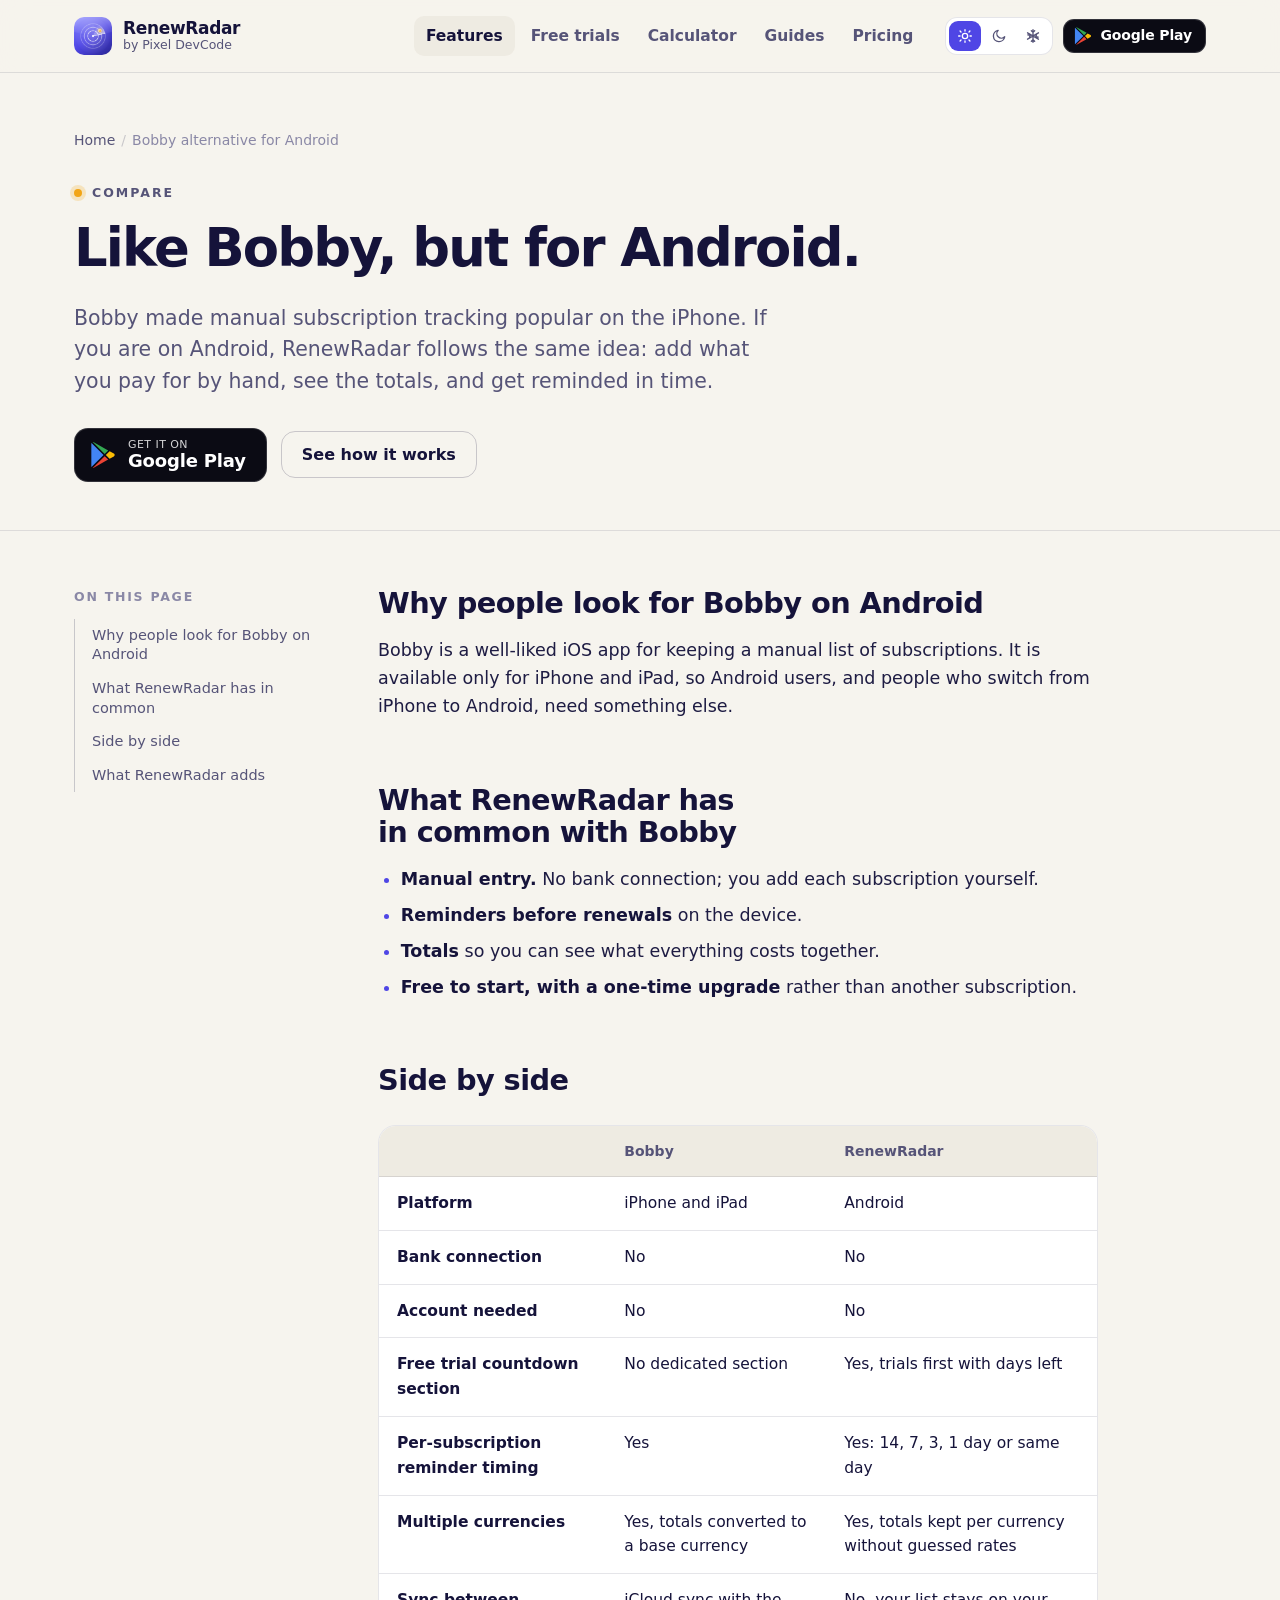
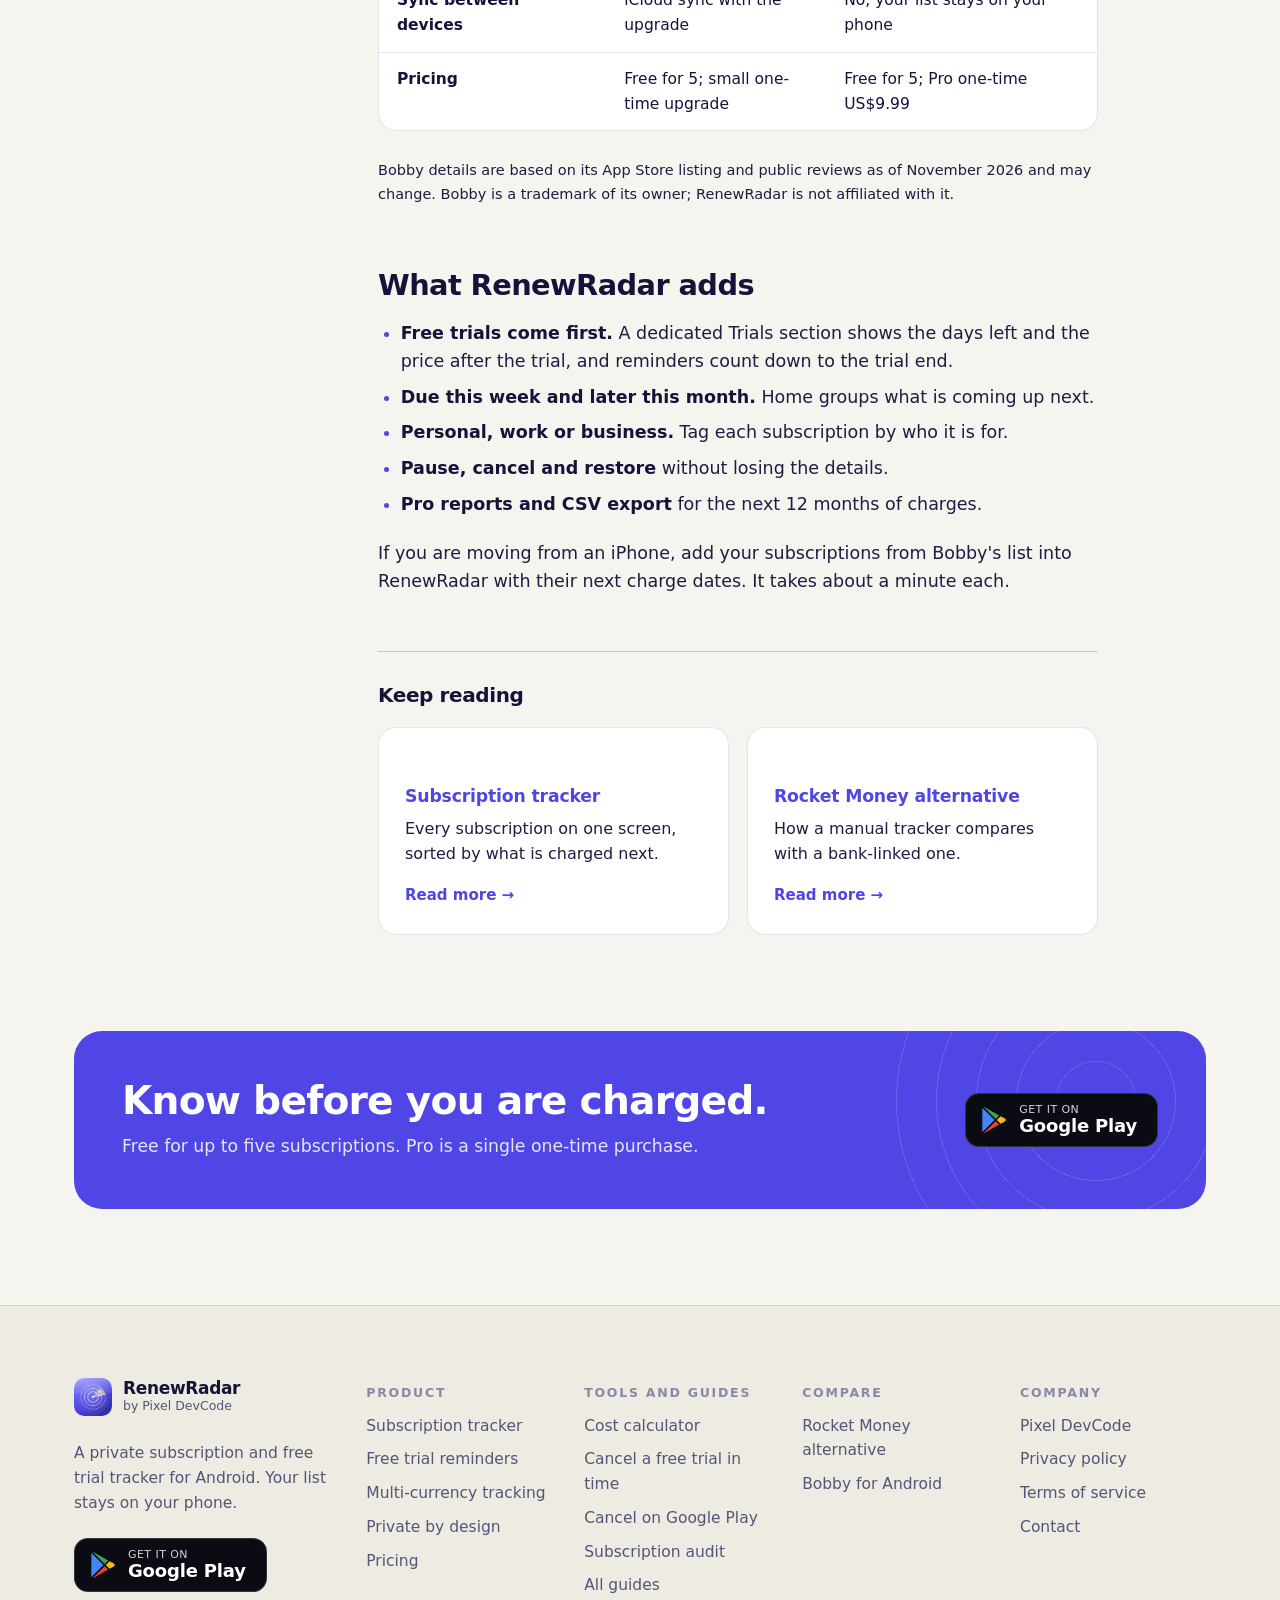
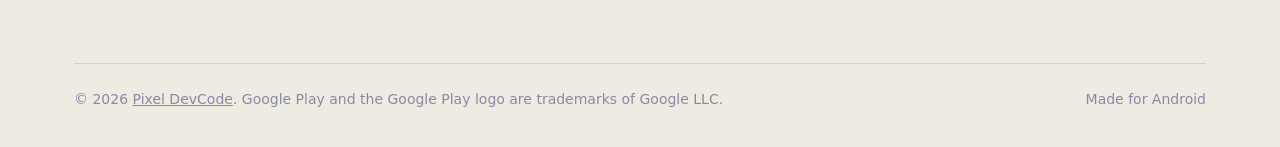
==== bobby-alternative-android/index.html @ 65f8c839 "Redesign the site and add feature pages, guides, calculator and comparisons Pages are generated from" ====
<!doctype html>
<html lang="en">
<head>
  <meta charset="utf-8">
  <meta name="viewport" content="width=device-width, initial-scale=1">
  <title>Bobby Alternative for Android: Manual Subscription Tracker | RenewRadar</title>
  <meta name="description" content="Bobby is a popular manual subscription tracker for iPhone. RenewRadar brings the same simple, private approach to Android, with free trial countdowns and multi-currency support.">
  <link rel="canonical" href="https://renewradar.pixeldevcode.com/bobby-alternative-android/">
  <meta name="theme-color" content="#f6f4ee" media="(prefers-color-scheme: light)">
  <meta name="theme-color" content="#0c0b1d" media="(prefers-color-scheme: dark)">
  <meta property="og:type" content="website">
  <meta property="og:site_name" content="RenewRadar">
  <meta property="og:locale" content="en_US">
  <meta property="og:title" content="Bobby Alternative for Android: Manual Subscription Tracker | RenewRadar">
  <meta property="og:description" content="Bobby is a popular manual subscription tracker for iPhone. RenewRadar brings the same simple, private approach to Android, with free trial countdowns and multi-currency support.">
  <meta property="og:url" content="https://renewradar.pixeldevcode.com/bobby-alternative-android/">
  <meta property="og:image" content="https://renewradar.pixeldevcode.com/og-banner.png">
  <meta property="og:image:width" content="1200">
  <meta property="og:image:height" content="630">
  <meta property="og:image:alt" content="RenewRadar by Pixel DevCode. Know before you are charged.">
  <meta name="twitter:card" content="summary_large_image">
  <meta name="twitter:title" content="Bobby Alternative for Android: Manual Subscription Tracker | RenewRadar">
  <meta name="twitter:description" content="Bobby is a popular manual subscription tracker for iPhone. RenewRadar brings the same simple, private approach to Android, with free trial countdowns and multi-currency support.">
  <meta name="twitter:image" content="https://renewradar.pixeldevcode.com/og-banner.png">
  <link rel="icon" href="/assets/img/icon.png">
  <link rel="apple-touch-icon" href="/assets/img/icon.png">
  <link rel="preload" href="/assets/fonts/unbounded.woff2" as="font" type="font/woff2" crossorigin>
  <link rel="preload" href="/assets/fonts/instrument-sans.woff2" as="font" type="font/woff2" crossorigin>
  <script>document.documentElement.className="js";try{var t=localStorage.getItem("rr-theme");if(t==="light"||t==="dark"||t==="festive")document.documentElement.setAttribute("data-theme",t)}catch(e){}</script>
  <link rel="stylesheet" href="/assets/site.css?v=cd66c3f4">
  <script type="application/ld+json">{"@context":"https://schema.org","@type":"BreadcrumbList","itemListElement":[{"@type":"ListItem","position":1,"name":"Home","item":"https://renewradar.pixeldevcode.com/"},{"@type":"ListItem","position":2,"name":"Bobby alternative for Android","item":"https://renewradar.pixeldevcode.com/bobby-alternative-android/"}]}</script>
</head>
<body>
  <a class="skip" href="#main">Skip to content</a>
  <header class="top"><div class="wrap bar">
    <a class="lockup" href="/" aria-label="RenewRadar, home"><img src="/assets/img/icon.png" alt="" width="38" height="38"><span><b>RenewRadar</b><small>by Pixel DevCode</small></span></a>
    <nav class="nav" id="site-nav" aria-label="Main"><a href="/subscription-tracker/" aria-current="page">Features</a><a href="/free-trial-reminder/">Free trials</a><a href="/subscription-cost-calculator/">Calculator</a><a href="/guides/">Guides</a><a href="/#pricing">Pricing</a></nav>
    <div class="bar-end">
      <div class="modes" role="group" aria-label="Color mode"><button type="button" data-mode="light" aria-pressed="false" aria-label="Light mode" title="Light mode"><svg viewBox="0 0 24 24" aria-hidden="true"><circle cx="12" cy="12" r="4"/><path d="M12 2.5v2M12 19.5v2M4.6 4.6L6 6M18 18l1.4 1.4M2.5 12h2M19.5 12h2M4.6 19.4L6 18M18 6l1.4-1.4"/></svg></button><button type="button" data-mode="dark" aria-pressed="false" aria-label="Dark mode" title="Dark mode"><svg viewBox="0 0 24 24" aria-hidden="true"><path d="M20.5 13.2A8.5 8.5 0 1 1 10.8 3.5a6.6 6.6 0 0 0 9.7 9.7z"/></svg></button><button type="button" data-mode="festive" aria-pressed="false" aria-label="Christmas mode" title="Christmas mode"><svg viewBox="0 0 24 24" aria-hidden="true"><path d="M12 2.5v19M3.8 7.2l16.4 9.6M3.8 16.8l16.4-9.6M9.5 4l2.5 2.5L14.5 4M9.5 20l2.5-2.5 2.5 2.5M4.2 10.3l3.4.9-.9 3.4M19.8 13.7l-3.4-.9.9-3.4"/></svg></button></div>
      <a class="play play-sm" href="https://play.google.com/store/apps/details?id=com.pixeldevcode.renewradar"><svg viewBox="0 0 24 24" aria-hidden="true"><path fill="#4285F4" d="M1.337.924a1.486 1.486 0 0 0-.112.568v21.017c0 .217.045.419.124.6l11.155-11.087L1.337.924z"/><path fill="#34A853" d="M13.544 10.989l3.258-3.238L3.45.195a1.466 1.466 0 0 0-.946-.179l11.04 10.973z"/><path fill="#FBBC04" d="M22.018 13.298l-3.919 2.218-3.515-3.493 3.543-3.521 3.891 2.202a1.49 1.49 0 0 1 0 2.594z"/><path fill="#EA4335" d="M13.544 13.056l-11 10.933c.298.036.612-.016.906-.183l13.324-7.54-3.23-3.21z"/></svg><span><b>Google Play</b></span></a>
      <button class="menu-btn" type="button" aria-label="Menu" aria-expanded="false" aria-controls="site-nav"><span></span><span></span><span></span></button>
    </div>
  </div></header>
  <main id="main">

<header class="page-hero"><div class="wrap">
    <ol class="crumbs"><li><a href="/">Home</a></li><li><span aria-current="page">Bobby alternative for Android</span></li></ol>
    <p class="tag">Compare</p>
    <h1>Like Bobby, but for Android.</h1>
    <p class="lede">Bobby made manual subscription tracking popular on the iPhone. If you are on Android, RenewRadar follows the same idea: add what you pay for by hand, see the totals, and get reminded in time.</p>
    <div class="hero-cta"><a class="play" href="https://play.google.com/store/apps/details?id=com.pixeldevcode.renewradar"><svg viewBox="0 0 24 24" aria-hidden="true"><path fill="#4285F4" d="M1.337.924a1.486 1.486 0 0 0-.112.568v21.017c0 .217.045.419.124.6l11.155-11.087L1.337.924z"/><path fill="#34A853" d="M13.544 10.989l3.258-3.238L3.45.195a1.466 1.466 0 0 0-.946-.179l11.04 10.973z"/><path fill="#FBBC04" d="M22.018 13.298l-3.919 2.218-3.515-3.493 3.543-3.521 3.891 2.202a1.49 1.49 0 0 1 0 2.594z"/><path fill="#EA4335" d="M13.544 13.056l-11 10.933c.298.036.612-.016.906-.183l13.324-7.54-3.23-3.21z"/></svg><span><small>Get it on</small><b>Google Play</b></span></a><a class="btn btn-ghost" href="/#how">See how it works</a></div>
    
  </div></header>
<div class="wrap article"><nav class="toc" aria-label="On this page"><p>On this page</p><ol><li><a href="#why">Why people look for Bobby on Android</a></li><li><a href="#same">What RenewRadar has in common</a></li><li><a href="#table">Side by side</a></li><li><a href="#extra">What RenewRadar adds</a></li></ol></nav><div class="prose">
<h2 id="why">Why people look for Bobby on Android</h2>
<p>Bobby is a well-liked iOS app for keeping a manual list of subscriptions. It is available only for iPhone and iPad, so Android users, and people who switch from iPhone to Android, need something else.</p>

<h2 id="same">What RenewRadar has in common with Bobby</h2>
<ul>
  <li><strong>Manual entry.</strong> No bank connection; you add each subscription yourself.</li>
  <li><strong>Reminders before renewals</strong> on the device.</li>
  <li><strong>Totals</strong> so you can see what everything costs together.</li>
  <li><strong>Free to start, with a one-time upgrade</strong> rather than another subscription.</li>
</ul>

<h2 id="table">Side by side</h2>
<div class="table-wrap"><table>
  <thead><tr><th></th><th>Bobby</th><th>RenewRadar</th></tr></thead>
  <tbody>
    <tr><td>Platform</td><td>iPhone and iPad</td><td>Android</td></tr>
    <tr><td>Bank connection</td><td>No</td><td>No</td></tr>
    <tr><td>Account needed</td><td>No</td><td>No</td></tr>
    <tr><td>Free trial countdown section</td><td>No dedicated section</td><td>Yes, trials first with days left</td></tr>
    <tr><td>Per-subscription reminder timing</td><td>Yes</td><td>Yes: 14, 7, 3, 1 day or same day</td></tr>
    <tr><td>Multiple currencies</td><td>Yes, totals converted to a base currency</td><td>Yes, totals kept per currency without guessed rates</td></tr>
    <tr><td>Sync between devices</td><td>iCloud sync with the upgrade</td><td>No, your list stays on your phone</td></tr>
    <tr><td>Pricing</td><td>Free for 5; small one-time upgrade</td><td>Free for 5; Pro one-time US$9.99</td></tr>
  </tbody>
</table></div>
<p class="fine">Bobby details are based on its App Store listing and public reviews as of November 2026 and may change. Bobby is a trademark of its owner; RenewRadar is not affiliated with it.</p>

<h2 id="extra">What RenewRadar adds</h2>
<ul>
  <li><strong>Free trials come first.</strong> A dedicated Trials section shows the days left and the price after the trial, and reminders count down to the trial end.</li>
  <li><strong>Due this week and later this month.</strong> Home groups what is coming up next.</li>
  <li><strong>Personal, work or business.</strong> Tag each subscription by who it is for.</li>
  <li><strong>Pause, cancel and restore</strong> without losing the details.</li>
  <li><strong>Pro reports and CSV export</strong> for the next 12 months of charges.</li>
</ul>
<p>If you are moving from an iPhone, add your subscriptions from Bobby's list into RenewRadar with their next charge dates. It takes about a minute each.</p>
<aside class="related"><h2>Keep reading</h2><div class="grid-2"><a class="card" href="/subscription-tracker/"><h3>Subscription tracker</h3><p>Every subscription on one screen, sorted by what is charged next.</p><span class="go">Read more &rarr;</span></a><a class="card" href="/rocket-money-alternative/"><h3>Rocket Money alternative</h3><p>How a manual tracker compares with a bank-linked one.</p><span class="go">Read more &rarr;</span></a></div></aside></div></div>
<section class="cta-band"><div class="wrap"><div class="cta-box reveal">
    <div><h2>Know before you are charged.</h2><p>Free for up to five subscriptions. Pro is a single one-time purchase.</p></div>
    <a class="play" href="https://play.google.com/store/apps/details?id=com.pixeldevcode.renewradar"><svg viewBox="0 0 24 24" aria-hidden="true"><path fill="#4285F4" d="M1.337.924a1.486 1.486 0 0 0-.112.568v21.017c0 .217.045.419.124.6l11.155-11.087L1.337.924z"/><path fill="#34A853" d="M13.544 10.989l3.258-3.238L3.45.195a1.466 1.466 0 0 0-.946-.179l11.04 10.973z"/><path fill="#FBBC04" d="M22.018 13.298l-3.919 2.218-3.515-3.493 3.543-3.521 3.891 2.202a1.49 1.49 0 0 1 0 2.594z"/><path fill="#EA4335" d="M13.544 13.056l-11 10.933c.298.036.612-.016.906-.183l13.324-7.54-3.23-3.21z"/></svg><span><small>Get it on</small><b>Google Play</b></span></a>
  </div></div></section>

  </main>
  <footer class="foot"><div class="wrap">
    <div class="foot-grid">
      <div class="foot-brand">
        <a class="lockup" href="/" aria-label="RenewRadar, home"><img src="/assets/img/icon.png" alt="" width="38" height="38"><span><b>RenewRadar</b><small>by Pixel DevCode</small></span></a>
        <p>A private subscription and free trial tracker for Android. Your list stays on your phone.</p>
        <a class="play" href="https://play.google.com/store/apps/details?id=com.pixeldevcode.renewradar"><svg viewBox="0 0 24 24" aria-hidden="true"><path fill="#4285F4" d="M1.337.924a1.486 1.486 0 0 0-.112.568v21.017c0 .217.045.419.124.6l11.155-11.087L1.337.924z"/><path fill="#34A853" d="M13.544 10.989l3.258-3.238L3.45.195a1.466 1.466 0 0 0-.946-.179l11.04 10.973z"/><path fill="#FBBC04" d="M22.018 13.298l-3.919 2.218-3.515-3.493 3.543-3.521 3.891 2.202a1.49 1.49 0 0 1 0 2.594z"/><path fill="#EA4335" d="M13.544 13.056l-11 10.933c.298.036.612-.016.906-.183l13.324-7.54-3.23-3.21z"/></svg><span><small>Get it on</small><b>Google Play</b></span></a>
      </div>
      <div><h2>Product</h2><ul><li><a href="/subscription-tracker/">Subscription tracker</a></li><li><a href="/free-trial-reminder/">Free trial reminders</a></li><li><a href="/multi-currency-subscription-tracker/">Multi-currency tracking</a></li><li><a href="/private-subscription-tracker/">Private by design</a></li><li><a href="/#pricing">Pricing</a></li></ul></div>
      <div><h2>Tools and guides</h2><ul><li><a href="/subscription-cost-calculator/">Cost calculator</a></li><li><a href="/guides/cancel-free-trial-before-charged/">Cancel a free trial in time</a></li><li><a href="/guides/cancel-google-play-subscription/">Cancel on Google Play</a></li><li><a href="/guides/subscription-audit/">Subscription audit</a></li><li><a href="/guides/">All guides</a></li></ul></div>
      <div><h2>Compare</h2><ul><li><a href="/rocket-money-alternative/">Rocket Money alternative</a></li><li><a href="/bobby-alternative-android/">Bobby for Android</a></li></ul></div>
      <div><h2>Company</h2><ul><li><a href="https://pixeldevcode.com">Pixel DevCode</a></li><li><a href="/privacy.html">Privacy policy</a></li><li><a href="/terms.html">Terms of service</a></li><li><a href="mailto:renewradar@pixeldevcode.com">Contact</a></li></ul></div>
    </div>
    <div class="foot-base"><span>&copy; 2026 <a href="https://pixeldevcode.com">Pixel DevCode</a>. Google Play and the Google Play logo are trademarks of Google LLC.</span><span>Made for Android</span></div>
  </div></footer>
  <script src="/assets/site.js?v=897763dd" defer></script>

</body>
</html>
---- assets/site.css ----
/* RenewRadar site. Three modes: light (default), dark, festive. */

@font-face {
  font-family: 'Unbounded';
  src: url('fonts/unbounded.woff2') format('woff2');
  font-weight: 200 900;
  font-display: swap;
}

@font-face {
  font-family: 'Instrument Sans';
  src: url('fonts/instrument-sans.woff2') format('woff2');
  font-weight: 400 700;
  font-stretch: 75% 100%;
  font-display: swap;
}

@font-face {
  font-family: 'Instrument Sans';
  src: url('fonts/instrument-sans-italic.woff2') format('woff2');
  font-weight: 400 700;
  font-style: italic;
  font-display: swap;
}

:root {
  color-scheme: light;
  --bg: #f6f4ee;
  --bg-2: #eeebe2;
  --surface: #ffffff;
  --ink: #15133a;
  --ink-2: #565478;
  --ink-3: #8a88a6;
  --line: rgba(21, 19, 58, 0.11);
  --line-2: rgba(21, 19, 58, 0.2);
  --brand: #4f46e5;
  --brand-2: #3730a3;
  --brand-soft: #e9e7ff;
  --on-brand: #ffffff;
  --blip: #f2a516;
  --blip-soft: #fff1d3;
  --ok: #157a3a;
  --scope: #1a1749;
  --scope-ink: #e9e7ff;
  --scope-line: rgba(233, 231, 255, 0.16);
  --shadow: 0 1px 2px rgba(21, 19, 58, 0.06), 0 18px 40px -28px rgba(21, 19, 58, 0.45);

  --display: 'Unbounded', 'Segoe UI', system-ui, sans-serif;
  --text: 'Instrument Sans', 'Segoe UI', system-ui, sans-serif;
  --r: 18px;
  --wrap: 1180px;
}

@media (prefers-color-scheme: dark) {
  :root:not([data-theme]) {
    color-scheme: dark;
    --bg: #0c0b1d;
    --bg-2: #121130;
    --surface: #17163a;
    --ink: #f2f1ff;
    --ink-2: #aeacd8;
    --ink-3: #7e7ca8;
    --line: rgba(242, 241, 255, 0.1);
    --line-2: rgba(242, 241, 255, 0.22);
    --brand: #8e88ff;
    --brand-2: #c7c4ff;
    --brand-soft: #24225c;
    --on-brand: #100e3a;
    --blip: #f6b73c;
    --blip-soft: #3a2c12;
    --ok: #57c47e;
    --scope: #12113a;
    --scope-ink: #e9e7ff;
    --scope-line: rgba(233, 231, 255, 0.14);
    --shadow: 0 1px 2px rgba(0, 0, 0, 0.3), 0 22px 44px -26px rgba(0, 0, 0, 0.8);
  }
}

:root[data-theme='dark'] {
  color-scheme: dark;
  --bg: #0c0b1d;
  --bg-2: #121130;
  --surface: #17163a;
  --ink: #f2f1ff;
  --ink-2: #aeacd8;
  --ink-3: #7e7ca8;
  --line: rgba(242, 241, 255, 0.1);
  --line-2: rgba(242, 241, 255, 0.22);
  --brand: #8e88ff;
  --brand-2: #c7c4ff;
  --brand-soft: #24225c;
  --on-brand: #100e3a;
  --blip: #f6b73c;
  --blip-soft: #3a2c12;
  --ok: #57c47e;
  --scope: #12113a;
  --scope-ink: #e9e7ff;
  --scope-line: rgba(233, 231, 255, 0.14);
  --shadow: 0 1px 2px rgba(0, 0, 0, 0.3), 0 22px 44px -26px rgba(0, 0, 0, 0.8);
}

:root[data-theme='festive'] {
  color-scheme: dark;
  --bg: #0d211b;
  --bg-2: #112a22;
  --surface: #16352b;
  --ink: #fbf5e8;
  --ink-2: #c8d8cb;
  --ink-3: #8fa99a;
  --line: rgba(251, 245, 232, 0.11);
  --line-2: rgba(251, 245, 232, 0.24);
  --brand: #e5484d;
  --brand-2: #ffb4b0;
  --brand-soft: #3b2125;
  --on-brand: #ffffff;
  --blip: #eec25b;
  --blip-soft: #3a3018;
  --ok: #7fd49a;
  --scope: #0a1914;
  --scope-ink: #fbf5e8;
  --scope-line: rgba(238, 194, 91, 0.2);
  --shadow: 0 1px 2px rgba(0, 0, 0, 0.3), 0 22px 44px -26px rgba(0, 0, 0, 0.85);
}

*,
*::before,
*::after {
  box-sizing: border-box;
}

html {
  -webkit-text-size-adjust: 100%;
  scroll-padding-top: 96px;
}

body {
  margin: 0;
  background: var(--bg);
  color: var(--ink);
  font-family: var(--text);
  font-size: 17.5px;
  line-height: 1.6;
  font-feature-settings: 'tnum' 0;
  -webkit-font-smoothing: antialiased;
  overflow-x: hidden;
  transition: background-color 0.35s ease, color 0.35s ease;
}

img,
svg {
  display: block;
  max-width: 100%;
}

img {
  height: auto;
}

a {
  color: inherit;
}

p {
  margin: 0 0 1em;
}

h1,
h2,
h3 {
  font-family: var(--display);
  font-weight: 600;
  letter-spacing: -0.02em;
  line-height: 1.12;
  margin: 0 0 0.5em;
  text-wrap: balance;
}

h1 {
  font-size: clamp(2.2rem, 5.4vw, 4.1rem);
  font-weight: 700;
  letter-spacing: -0.035em;
  line-height: 1.04;
}

h2 {
  font-size: clamp(1.6rem, 3.2vw, 2.45rem);
}

h3 {
  font-size: 1.08rem;
  letter-spacing: -0.01em;
  line-height: 1.3;
}

:focus-visible {
  outline: 2.5px solid var(--brand);
  outline-offset: 3px;
  border-radius: 6px;
}

.wrap {
  width: 100%;
  max-width: var(--wrap);
  margin: 0 auto;
  padding: 0 24px;
}

.skip {
  position: absolute;
  left: 16px;
  top: -60px;
  z-index: 100;
  padding: 10px 16px;
  border-radius: 10px;
  background: var(--brand);
  color: var(--on-brand);
  font-weight: 600;
  text-decoration: none;
}

.skip:focus {
  top: 12px;
}

.num {
  font-variant-numeric: tabular-nums;
}

/* Label used for kickers, readouts and small captions. */
.tag {
  display: inline-flex;
  align-items: center;
  gap: 10px;
  margin: 0 0 18px;
  font-size: 12.5px;
  font-weight: 650;
  letter-spacing: 0.16em;
  text-transform: uppercase;
  color: var(--ink-2);
}

.tag::before {
  content: '';
  width: 8px;
  height: 8px;
  border-radius: 50%;
  background: var(--blip);
  box-shadow: 0 0 0 4px color-mix(in srgb, var(--blip) 22%, transparent);
}

.lede {
  font-size: clamp(1.1rem, 1.6vw, 1.28rem);
  line-height: 1.55;
  color: var(--ink-2);
  max-width: 34em;
}

.mark {
  position: relative;
  white-space: nowrap;
  color: var(--brand);
}

.mark::after {
  content: '';
  position: absolute;
  left: 0;
  right: 0;
  bottom: 0.02em;
  height: 0.1em;
  border-radius: 99px;
  background: var(--blip);
}

/* Header */

.top {
  position: sticky;
  top: 0;
  z-index: 40;
  background: color-mix(in srgb, var(--bg) 84%, transparent);
  backdrop-filter: saturate(160%) blur(14px);
  -webkit-backdrop-filter: saturate(160%) blur(14px);
  border-bottom: 1px solid var(--line);
}

.bar {
  display: flex;
  align-items: center;
  gap: 20px;
  height: 72px;
}

.lockup {
  display: inline-flex;
  align-items: center;
  gap: 11px;
  text-decoration: none;
  flex: none;
}

.lockup img {
  width: 38px;
  height: 38px;
  border-radius: 10px;
}

.lockup b {
  display: block;
  font-family: var(--display);
  font-size: 17px;
  font-weight: 650;
  letter-spacing: -0.02em;
  line-height: 1.1;
}

.lockup small {
  display: block;
  font-size: 12.5px;
  color: var(--ink-2);
  line-height: 1.3;
}

.nav {
  display: flex;
  gap: 4px;
  margin-left: auto;
}

.nav a {
  padding: 8px 12px;
  border-radius: 10px;
  font-size: 15.5px;
  font-weight: 550;
  color: var(--ink-2);
  text-decoration: none;
  transition: color 0.2s ease, background-color 0.2s ease;
}

.nav a:hover,
.nav a[aria-current='page'] {
  color: var(--ink);
  background: var(--bg-2);
}

.bar-end {
  display: flex;
  align-items: center;
  gap: 10px;
}

.modes {
  display: inline-flex;
  padding: 3px;
  gap: 2px;
  border: 1px solid var(--line);
  border-radius: 12px;
  background: var(--surface);
}

.modes button {
  display: grid;
  place-items: center;
  width: 32px;
  height: 30px;
  padding: 0;
  border: 0;
  border-radius: 9px;
  background: transparent;
  color: var(--ink-2);
  cursor: pointer;
  transition: background-color 0.2s ease, color 0.2s ease;
}

.modes button:hover {
  color: var(--ink);
}

.modes button[aria-pressed='true'] {
  background: var(--brand);
  color: var(--on-brand);
}

.modes svg {
  width: 16px;
  height: 16px;
  fill: none;
  stroke: currentColor;
  stroke-width: 2;
  stroke-linecap: round;
  stroke-linejoin: round;
}

.menu-btn {
  display: none;
  width: 42px;
  height: 42px;
  padding: 0;
  border: 1px solid var(--line);
  border-radius: 12px;
  background: var(--surface);
  color: var(--ink);
  cursor: pointer;
}

.menu-btn span {
  display: block;
  width: 18px;
  height: 2px;
  margin: 4px auto;
  border-radius: 2px;
  background: currentColor;
  transition: transform 0.25s ease, opacity 0.2s ease;
}

.menu-open .menu-btn span:nth-child(1) {
  transform: translateY(6px) rotate(45deg);
}

.menu-open .menu-btn span:nth-child(2) {
  opacity: 0;
}

.menu-open .menu-btn span:nth-child(3) {
  transform: translateY(-6px) rotate(-45deg);
}

/* Buttons */

.btn {
  display: inline-flex;
  align-items: center;
  gap: 10px;
  padding: 13px 20px;
  border-radius: 14px;
  border: 1.5px solid transparent;
  font: 600 16px/1.2 var(--text);
  text-decoration: none;
  cursor: pointer;
  transition: transform 0.2s ease, background-color 0.2s ease, border-color 0.2s ease, box-shadow 0.2s ease;
}

.btn:hover {
  transform: translateY(-1px);
}

.btn-primary {
  background: var(--brand);
  color: var(--on-brand);
  box-shadow: 0 10px 24px -14px var(--brand);
}

.btn-ghost {
  border-color: var(--line-2);
  color: var(--ink);
}

.btn-ghost:hover {
  border-color: var(--ink);
}

.btn-sm {
  padding: 9px 14px;
  border-radius: 12px;
  font-size: 14.5px;
}

/* Google Play button, styled like a store badge. */
.play {
  display: inline-flex;
  align-items: center;
  gap: 12px;
  padding: 10px 20px 10px 15px;
  border-radius: 14px;
  background: #0b0b14;
  color: #ffffff;
  text-decoration: none;
  border: 1.5px solid rgba(255, 255, 255, 0.16);
  transition: transform 0.2s ease, box-shadow 0.2s ease;
}

.play:hover {
  transform: translateY(-1px);
  box-shadow: 0 16px 30px -18px rgba(11, 11, 20, 0.9);
}

.play svg {
  width: 26px;
  height: 26px;
  flex: none;
}

.play span {
  display: flex;
  flex-direction: column;
  line-height: 1.1;
}

.play small {
  font-size: 11px;
  letter-spacing: 0.04em;
  text-transform: uppercase;
  opacity: 0.82;
}

.play b {
  font-size: 18px;
  font-weight: 600;
  letter-spacing: -0.01em;
}

.play-sm {
  padding: 7px 13px 7px 10px;
  border-radius: 11px;
  gap: 8px;
}

.play-sm svg {
  width: 18px;
  height: 18px;
}

.play-sm b {
  font-size: 14px;
}

/* Hero */

.hero {
  position: relative;
  padding: 64px 0 84px;
  overflow: hidden;
}

.hero-grid {
  display: grid;
  grid-template-columns: minmax(0, 1.05fr) minmax(0, 0.95fr);
  gap: 48px;
  align-items: center;
}

.hero h1 {
  margin-bottom: 22px;
}

.hero-cta {
  display: flex;
  flex-wrap: wrap;
  align-items: center;
  gap: 14px;
  margin-top: 30px;
}

.facts {
  display: flex;
  flex-wrap: wrap;
  gap: 8px 22px;
  margin: 26px 0 0;
  padding: 0;
  list-style: none;
  font-size: 15px;
  color: var(--ink-2);
}

.facts li {
  display: inline-flex;
  align-items: center;
  gap: 8px;
}

.facts svg {
  width: 17px;
  height: 17px;
  fill: none;
  stroke: var(--ok);
  stroke-width: 2.4;
  stroke-linecap: round;
  stroke-linejoin: round;
}

/* The radar scope with a live sweep, behind the phone. */
.stage {
  position: relative;
  aspect-ratio: 1;
  max-width: 560px;
  margin-left: auto;
  width: 100%;
}

.scope {
  position: absolute;
  inset: 0;
  border-radius: 50%;
  background: radial-gradient(circle at 50% 50%, color-mix(in srgb, var(--scope) 88%, var(--brand)) 0%, var(--scope) 70%);
  box-shadow: inset 0 0 0 1px var(--scope-line), var(--shadow);
  overflow: hidden;
}

.scope::before {
  content: '';
  position: absolute;
  inset: 0;
  border-radius: 50%;
  background:
    repeating-radial-gradient(circle at 50% 50%, transparent 0 calc(12.5% - 1px), var(--scope-line) calc(12.5% - 1px) 12.5%),
    linear-gradient(var(--scope-line), var(--scope-line)) 50% 0 / 1px 100% no-repeat,
    linear-gradient(var(--scope-line), var(--scope-line)) 0 50% / 100% 1px no-repeat;
}

.sweep {
  position: absolute;
  inset: 0;
  border-radius: 50%;
  background: conic-gradient(from 0deg, transparent 0deg 300deg, color-mix(in srgb, var(--brand-2) 10%, transparent) 330deg, color-mix(in srgb, var(--brand-2) 45%, transparent) 359deg, transparent 360deg);
  animation: sweep 6s linear infinite;
}

.sweep::after {
  content: '';
  position: absolute;
  left: 50%;
  top: 0;
  width: 2px;
  height: 50%;
  margin-left: -1px;
  background: linear-gradient(to top, var(--scope-ink), transparent);
  opacity: 0.8;
}

@keyframes sweep {
  to {
    transform: rotate(360deg);
  }
}

.blip {
  position: absolute;
  left: var(--x);
  top: var(--y);
  width: 12px;
  height: 12px;
  margin: -6px 0 0 -6px;
  border-radius: 50%;
  background: var(--blip);
  box-shadow: 0 0 0 0 color-mix(in srgb, var(--blip) 60%, transparent);
  animation: ping 6s ease-out infinite;
  animation-delay: var(--d);
}

.blip.dim {
  background: var(--scope-ink);
  opacity: 0.55;
  animation: none;
}

@keyframes ping {
  0% {
    box-shadow: 0 0 0 0 color-mix(in srgb, var(--blip) 70%, transparent);
  }
  18% {
    box-shadow: 0 0 0 16px transparent;
  }
  100% {
    box-shadow: 0 0 0 16px transparent;
  }
}

.phone {
  position: absolute;
  left: 50%;
  top: 50%;
  width: 46%;
  aspect-ratio: 922 / 1840;
  transform: translate(-50%, -50%) rotate(-4deg);
  border-radius: 34px;
  padding: 9px;
  background: #0b0b14;
  box-shadow: 0 40px 70px -30px rgba(0, 0, 0, 0.7), 0 0 0 1px rgba(255, 255, 255, 0.08);
}

.phone .screen {
  width: 100%;
  height: 100%;
  border-radius: 26px;
  overflow: hidden;
  background: #f5f6fb;
}

.phone img {
  width: 100%;
  height: auto;
  margin-top: -10.6%;
}

.ping-card {
  position: absolute;
  display: flex;
  gap: 12px;
  align-items: flex-start;
  width: min(300px, 62%);
  padding: 14px 16px;
  border-radius: 16px;
  background: var(--surface);
  color: var(--ink);
  border: 1px solid var(--line);
  box-shadow: var(--shadow);
  font-size: 14px;
  line-height: 1.4;
}

.ping-card img {
  width: 34px;
  height: 34px;
  border-radius: 9px;
  flex: none;
}

.ping-card b {
  display: block;
  font-size: 14.5px;
}

.ping-card small {
  display: block;
  color: var(--ink-3);
  font-size: 12px;
  margin-bottom: 2px;
}

.ping-a {
  right: -4%;
  top: 9%;
  animation: float 7s ease-in-out infinite;
}

.ping-b {
  left: -6%;
  bottom: 11%;
  animation: float 7s ease-in-out -3.5s infinite;
}

@keyframes float {
  50% {
    transform: translateY(-8px);
  }
}

/* Sections */

.section {
  padding: 96px 0;
}

.section-alt {
  background: var(--bg-2);
  border-block: 1px solid var(--line);
}

.section-head {
  max-width: 720px;
  margin-bottom: 48px;
}

.section-head p {
  color: var(--ink-2);
  font-size: 1.1rem;
}

.steps {
  display: grid;
  grid-template-columns: repeat(3, minmax(0, 1fr));
  gap: 0;
  margin: 0;
  padding: 0;
  list-style: none;
  border-top: 1px solid var(--line-2);
  counter-reset: step;
}

.steps li {
  position: relative;
  padding: 30px 28px 6px 0;
  counter-increment: step;
}

.steps li + li {
  padding-left: 28px;
  border-left: 1px solid var(--line);
}

.steps li::before {
  content: '0' counter(step);
  display: block;
  margin-bottom: 18px;
  font-family: var(--display);
  font-size: 15px;
  font-weight: 600;
  color: var(--brand);
}

.steps p {
  color: var(--ink-2);
  margin: 0;
}

.split {
  display: grid;
  grid-template-columns: minmax(0, 1fr) minmax(0, 1fr);
  gap: 64px;
  align-items: center;
}

.split + .split {
  margin-top: 110px;
}

.split.flip .shot {
  order: -1;
}

.shot {
  position: relative;
  display: grid;
  place-items: center;
  padding: 48px 0;
  border-radius: 28px;
  background:
    radial-gradient(circle at 50% 50%, transparent 0 22%, var(--line) 22% calc(22% + 1px), transparent calc(22% + 1px) 38%, var(--line) 38% calc(38% + 1px), transparent calc(38% + 1px)),
    var(--surface);
  border: 1px solid var(--line);
  overflow: hidden;
}

.shot .device {
  width: min(280px, 64%);
  padding: 8px;
  border-radius: 30px;
  background: #0b0b14;
  box-shadow: 0 34px 60px -32px rgba(0, 0, 0, 0.7);
}

.shot .device > div {
  border-radius: 23px;
  overflow: hidden;
  aspect-ratio: 9 / 17.5;
  background: #f5f6fb;
}

.shot .device img {
  width: 100%;
  margin-top: -10.6%;
}

.ticks {
  margin: 26px 0 0;
  padding: 0;
  list-style: none;
}

.ticks li {
  position: relative;
  padding: 12px 0 12px 34px;
  border-top: 1px solid var(--line);
}

.ticks li::before {
  content: '';
  position: absolute;
  left: 2px;
  top: 17px;
  width: 18px;
  height: 18px;
  border-radius: 50%;
  border: 2px solid var(--brand);
  background: radial-gradient(circle, var(--brand) 0 3px, transparent 3.5px);
}

.ticks b {
  font-weight: 650;
}

/* Cards grid for "not doing" list and explore links. */
.grid-3 {
  display: grid;
  grid-template-columns: repeat(3, minmax(0, 1fr));
  gap: 18px;
}

.grid-2 {
  display: grid;
  grid-template-columns: repeat(2, minmax(0, 1fr));
  gap: 18px;
}

.card {
  position: relative;
  padding: 26px;
  border-radius: var(--r);
  background: var(--surface);
  border: 1px solid var(--line);
}

.card p {
  margin: 0;
  color: var(--ink-2);
  font-size: 16px;
}

.card h3 {
  margin-bottom: 8px;
}

.card .ic {
  display: grid;
  place-items: center;
  width: 42px;
  height: 42px;
  margin-bottom: 18px;
  border-radius: 12px;
  background: var(--brand-soft);
  color: var(--brand);
}

.card .ic svg {
  width: 21px;
  height: 21px;
  fill: none;
  stroke: currentColor;
  stroke-width: 2;
  stroke-linecap: round;
  stroke-linejoin: round;
}

a.card {
  display: block;
  text-decoration: none;
  transition: border-color 0.2s ease, transform 0.2s ease;
}

a.card:hover {
  border-color: var(--brand);
  transform: translateY(-2px);
}

a.card .go {
  display: inline-block;
  margin-top: 16px;
  font-weight: 650;
  font-size: 15px;
  color: var(--brand);
}

/* Privacy band */

.band {
  position: relative;
  padding: 96px 0;
  background: var(--scope);
  color: var(--scope-ink);
  overflow: hidden;
}

.band::before {
  content: '';
  position: absolute;
  right: -260px;
  top: 50%;
  width: 760px;
  height: 760px;
  margin-top: -380px;
  border-radius: 50%;
  background: repeating-radial-gradient(circle, transparent 0 59px, var(--scope-line) 59px 60px);
  pointer-events: none;
}

.band .tag {
  color: color-mix(in srgb, var(--scope-ink) 72%, transparent);
}

.band h2 {
  max-width: 16em;
}

.band .lede {
  color: color-mix(in srgb, var(--scope-ink) 78%, transparent);
}

.nots {
  position: relative;
  display: grid;
  grid-template-columns: repeat(4, minmax(0, 1fr));
  gap: 0;
  margin: 48px 0 0;
  padding: 0;
  list-style: none;
  border-top: 1px solid var(--scope-line);
}

.nots li {
  padding: 24px 22px 0 0;
}

.nots li + li {
  padding-left: 22px;
  border-left: 1px solid var(--scope-line);
}

.nots b {
  display: block;
  font-family: var(--display);
  font-size: 2.2rem;
  font-weight: 600;
  color: var(--blip);
  line-height: 1;
  margin-bottom: 12px;
}

.nots span {
  font-size: 15.5px;
  color: color-mix(in srgb, var(--scope-ink) 80%, transparent);
}

/* Pricing */

.plans {
  display: grid;
  grid-template-columns: repeat(2, minmax(0, 1fr));
  gap: 20px;
  max-width: 900px;
}

.plan {
  padding: 32px;
  border-radius: 22px;
  background: var(--surface);
  border: 1px solid var(--line);
}

.plan-pro {
  border: 2px solid var(--brand);
  box-shadow: var(--shadow);
}

.plan h3 {
  font-size: 1.3rem;
  margin-bottom: 4px;
}

.price {
  margin: 14px 0 6px;
  font-family: var(--display);
  font-size: 2.3rem;
  font-weight: 650;
  letter-spacing: -0.03em;
}

.price small {
  font-family: var(--text);
  font-size: 15px;
  font-weight: 500;
  letter-spacing: 0;
  color: var(--ink-2);
}

.plan .ticks li {
  font-size: 16px;
}

.fine {
  font-size: 14.5px;
  color: var(--ink-3);
}

/* FAQ */

.faq {
  max-width: 860px;
  border-top: 1px solid var(--line-2);
}

.faq details {
  border-bottom: 1px solid var(--line);
}

.faq summary {
  position: relative;
  padding: 22px 48px 22px 0;
  font-weight: 650;
  font-size: 1.08rem;
  cursor: pointer;
  list-style: none;
}

.faq summary::-webkit-details-marker {
  display: none;
}

.faq summary::after {
  content: '';
  position: absolute;
  right: 6px;
  top: 50%;
  width: 12px;
  height: 12px;
  margin-top: -9px;
  border-right: 2px solid var(--ink-2);
  border-bottom: 2px solid var(--ink-2);
  transform: rotate(45deg);
  transition: transform 0.25s ease;
}

.faq details[open] summary::after {
  transform: rotate(-135deg);
  margin-top: -3px;
}

.faq details > div {
  padding: 0 0 20px;
  color: var(--ink-2);
  max-width: 44em;
}

/* Closing call to action */

.cta-band {
  padding: 0 0 96px;
}

.cta-box {
  position: relative;
  display: grid;
  grid-template-columns: minmax(0, 1fr) auto;
  gap: 32px;
  align-items: center;
  padding: 48px;
  border-radius: 28px;
  background: var(--brand);
  color: var(--on-brand);
  overflow: hidden;
}

.cta-box::before {
  content: '';
  position: absolute;
  right: -120px;
  top: -160px;
  width: 460px;
  height: 460px;
  border-radius: 50%;
  background: repeating-radial-gradient(circle, transparent 0 39px, rgba(255, 255, 255, 0.14) 39px 40px);
  pointer-events: none;
}

.cta-box h2 {
  margin-bottom: 10px;
}

.cta-box p {
  margin: 0;
  opacity: 0.86;
  font-size: 1.08rem;
}

.cta-box .play {
  position: relative;
}

/* Inner pages */

.page-hero {
  padding: 56px 0 48px;
  border-bottom: 1px solid var(--line);
}

.crumbs {
  display: flex;
  flex-wrap: wrap;
  gap: 6px;
  margin: 0 0 26px;
  padding: 0;
  list-style: none;
  font-size: 14px;
  color: var(--ink-3);
}

.crumbs li + li::before {
  content: '/';
  margin-right: 6px;
  color: var(--line-2);
}

.crumbs a {
  text-decoration: none;
  color: var(--ink-2);
}

.crumbs a:hover {
  color: var(--brand);
}

.page-hero h1 {
  font-size: clamp(2rem, 4.4vw, 3.3rem);
  max-width: 17em;
}

.meta {
  margin-top: 18px;
  font-size: 14.5px;
  color: var(--ink-3);
}

.article {
  display: grid;
  grid-template-columns: 240px minmax(0, 1fr);
  gap: 64px;
  padding-top: 56px;
  padding-bottom: 96px;
}

.article.no-toc {
  grid-template-columns: minmax(0, 1fr);
}

.toc {
  position: sticky;
  top: 100px;
  align-self: start;
  font-size: 14.5px;
}

.toc p {
  margin: 0 0 12px;
  font-size: 12.5px;
  font-weight: 650;
  letter-spacing: 0.14em;
  text-transform: uppercase;
  color: var(--ink-3);
}

.toc ol {
  margin: 0;
  padding: 0;
  list-style: none;
  border-left: 1px solid var(--line-2);
}

.toc a {
  display: block;
  padding: 7px 0 7px 16px;
  margin-left: -1px;
  border-left: 2px solid transparent;
  color: var(--ink-2);
  text-decoration: none;
  line-height: 1.35;
}

.toc a:hover,
.toc a.on {
  color: var(--ink);
  border-left-color: var(--brand);
}

.prose {
  max-width: 720px;
}

.prose h2 {
  font-size: clamp(1.4rem, 2.4vw, 1.8rem);
  margin: 2.2em 0 0.6em;
}

.prose h2:first-child {
  margin-top: 0;
}

.prose h3 {
  margin: 1.8em 0 0.5em;
}

.prose p,
.prose li {
  color: color-mix(in srgb, var(--ink) 86%, var(--ink-2));
}

.prose ul,
.prose ol {
  padding-left: 1.3em;
  margin: 0 0 1.2em;
}

.prose li {
  margin-bottom: 0.45em;
}

.prose li::marker {
  color: var(--brand);
  font-weight: 650;
}

.prose a {
  color: var(--brand);
  text-decoration-thickness: 1px;
  text-underline-offset: 3px;
}

.prose strong {
  font-weight: 650;
  color: var(--ink);
}

.note {
  margin: 1.6em 0;
  padding: 18px 22px;
  border-radius: 14px;
  border-left: 4px solid var(--blip);
  background: var(--blip-soft);
  color: var(--ink);
}

.note p:last-child {
  margin: 0;
}

.box {
  margin: 1.8em 0;
  padding: 24px 26px;
  border-radius: var(--r);
  border: 1px solid var(--line);
  background: var(--surface);
}

.box h3 {
  margin-top: 0;
}

.box p:last-child,
.box ul:last-child {
  margin-bottom: 0;
}

.table-wrap {
  margin: 1.6em 0;
  overflow-x: auto;
  border: 1px solid var(--line);
  border-radius: var(--r);
  background: var(--surface);
}

table {
  width: 100%;
  border-collapse: collapse;
  font-size: 15.5px;
}

th,
td {
  padding: 14px 18px;
  text-align: left;
  vertical-align: top;
  border-bottom: 1px solid var(--line);
}

tr:last-child td {
  border-bottom: 0;
}

th {
  font-weight: 650;
  font-size: 14px;
  color: var(--ink-2);
  background: var(--bg-2);
}

td:first-child {
  font-weight: 600;
}

.inline-shot {
  float: right;
  width: 230px;
  margin: 0.4em 0 1.4em 32px;
  padding: 7px;
  border-radius: 28px;
  background: #0b0b14;
  box-shadow: var(--shadow);
}

.inline-shot > div {
  border-radius: 22px;
  overflow: hidden;
  aspect-ratio: 9 / 17.5;
}

.inline-shot img {
  width: 100%;
  margin-top: -10.6%;
}

.related {
  margin-top: 56px;
  padding-top: 32px;
  border-top: 1px solid var(--line-2);
}

.related h2 {
  font-size: 1.25rem;
  margin: 0 0 20px;
}

.legal .prose h2 {
  display: flex;
  gap: 14px;
  align-items: baseline;
}

.legal .prose h2 .n {
  font-size: 0.7em;
  color: var(--brand);
}

/* Calculator */

.calc {
  display: grid;
  grid-template-columns: minmax(0, 1.25fr) minmax(0, 0.75fr);
  gap: 28px;
  align-items: start;
  padding-top: 48px;
}

.calc-panel {
  padding: 28px;
  border-radius: 24px;
  background: var(--surface);
  border: 1px solid var(--line);
}

.calc-panel h2 {
  font-size: 1.2rem;
  margin-bottom: 4px;
}

.calc-row {
  display: grid;
  grid-template-columns: minmax(0, 1.6fr) minmax(0, 0.9fr) minmax(0, 1fr) 40px;
  gap: 10px;
  align-items: center;
  margin-top: 10px;
}

.calc-head {
  margin-top: 22px;
  font-size: 13px;
  font-weight: 650;
  letter-spacing: 0.08em;
  text-transform: uppercase;
  color: var(--ink-3);
}

.field,
.calc select {
  width: 100%;
  height: 46px;
  padding: 0 14px;
  border-radius: 12px;
  border: 1.5px solid var(--line-2);
  background: var(--bg);
  color: var(--ink);
  font: 500 16px var(--text);
  font-variant-numeric: tabular-nums;
}

.field:focus,
.calc select:focus {
  outline: none;
  border-color: var(--brand);
}

.icon-btn {
  display: grid;
  place-items: center;
  width: 40px;
  height: 40px;
  padding: 0;
  border: 0;
  border-radius: 10px;
  background: transparent;
  color: var(--ink-3);
  cursor: pointer;
}

.icon-btn:hover {
  background: var(--bg-2);
  color: var(--ink);
}

.icon-btn svg {
  width: 18px;
  height: 18px;
  fill: none;
  stroke: currentColor;
  stroke-width: 2;
  stroke-linecap: round;
}

.calc-tools {
  display: flex;
  flex-wrap: wrap;
  gap: 10px;
  align-items: center;
  margin-top: 18px;
}

.chips {
  display: flex;
  flex-wrap: wrap;
  gap: 8px;
  margin-top: 18px;
}

.chip {
  padding: 7px 13px;
  border-radius: 99px;
  border: 1px solid var(--line-2);
  background: transparent;
  color: var(--ink-2);
  font: 550 14px var(--text);
  cursor: pointer;
}

.chip:hover {
  border-color: var(--brand);
  color: var(--brand);
}

.result {
  position: sticky;
  top: 96px;
  padding: 28px;
  border-radius: 24px;
  background: var(--scope);
  color: var(--scope-ink);
  overflow: hidden;
}

.result .tag {
  color: color-mix(in srgb, var(--scope-ink) 70%, transparent);
}

.big {
  font-family: var(--display);
  font-size: clamp(2.2rem, 4vw, 3rem);
  font-weight: 650;
  letter-spacing: -0.03em;
  line-height: 1;
  font-variant-numeric: tabular-nums;
}

.result-grid {
  display: grid;
  grid-template-columns: 1fr 1fr;
  gap: 18px;
  margin: 26px 0;
  padding-top: 22px;
  border-top: 1px solid var(--scope-line);
}

.result-grid b {
  display: block;
  font-family: var(--display);
  font-size: 1.25rem;
  font-weight: 600;
  font-variant-numeric: tabular-nums;
}

.result-grid span {
  font-size: 13.5px;
  color: color-mix(in srgb, var(--scope-ink) 70%, transparent);
}

.bars {
  margin: 0;
  padding: 0;
  list-style: none;
}

.bars li {
  margin-bottom: 12px;
  font-size: 14.5px;
}

.bars .row {
  display: flex;
  justify-content: space-between;
  gap: 10px;
}

.bars .track {
  height: 6px;
  margin-top: 6px;
  border-radius: 99px;
  background: var(--scope-line);
}

.bars .fill {
  height: 100%;
  border-radius: 99px;
  background: var(--blip);
  transition: width 0.4s ease;
}

.result .play {
  margin-top: 8px;
  background: #ffffff;
  color: #0b0b14;
}

/* Footer */

.foot {
  padding: 72px 0 36px;
  background: var(--bg-2);
  border-top: 1px solid var(--line);
  font-size: 15.5px;
}

.foot-grid {
  display: grid;
  grid-template-columns: minmax(0, 1.4fr) repeat(4, minmax(0, 1fr));
  gap: 32px;
}

.foot-brand p {
  margin: 18px 0 22px;
  color: var(--ink-2);
  max-width: 22em;
}

.foot h2 {
  margin: 8px 0 14px;
  font-family: var(--text);
  font-size: 12.5px;
  font-weight: 650;
  letter-spacing: 0.14em;
  text-transform: uppercase;
  color: var(--ink-3);
}

.foot ul {
  margin: 0;
  padding: 0;
  list-style: none;
}

.foot li {
  margin-bottom: 9px;
}

.foot li a {
  color: var(--ink-2);
  text-decoration: none;
}

.foot li a:hover {
  color: var(--brand);
}

.foot-base {
  display: flex;
  flex-wrap: wrap;
  justify-content: space-between;
  gap: 12px;
  margin-top: 56px;
  padding-top: 24px;
  border-top: 1px solid var(--line);
  color: var(--ink-3);
  font-size: 14px;
}

.foot-base a {
  color: inherit;
}

/* Scroll reveal, only when JavaScript is running. */
.js .reveal {
  opacity: 0;
  transform: translateY(18px);
  transition: opacity 0.7s ease, transform 0.7s ease;
}

.js .reveal.in {
  opacity: 1;
  transform: none;
}

.rise {
  animation: rise 0.8s cubic-bezier(0.2, 0.7, 0.2, 1) both;
  animation-delay: calc(var(--i, 0) * 90ms);
}

@keyframes rise {
  from {
    opacity: 0;
    transform: translateY(16px);
  }
}

/* Festive mode details: snow and string lights. */
.snow {
  position: fixed;
  inset: 0;
  z-index: 30;
  pointer-events: none;
}

:root[data-theme='festive'] .top::after {
  content: '';
  position: absolute;
  left: 0;
  right: 0;
  bottom: -5px;
  height: 10px;
  background:
    radial-gradient(circle, #e5484d 0 3px, transparent 3.5px) 0 0 / 72px 10px repeat-x,
    radial-gradient(circle, #eec25b 0 3px, transparent 3.5px) 24px 0 / 72px 10px repeat-x,
    radial-gradient(circle, #7fd49a 0 3px, transparent 3.5px) 48px 0 / 72px 10px repeat-x;
  animation: twinkle 2.4s steps(2) infinite;
  pointer-events: none;
}

@keyframes twinkle {
  50% {
    opacity: 0.55;
  }
}

:root[data-theme='festive'] .blip:not(.dim) {
  background: radial-gradient(circle at 35% 35%, #ffd98a, var(--blip) 60%);
}

:root[data-theme='festive'] .cta-box {
  background: #b8333b;
}

.festive-only {
  display: none;
}

:root[data-theme='festive'] .festive-only {
  display: inline;
}

/* Responsive */

@media (max-width: 1040px) {
  .foot-grid {
    grid-template-columns: repeat(3, minmax(0, 1fr));
  }

  .foot-brand {
    grid-column: 1 / -1;
  }

  .nots {
    grid-template-columns: repeat(2, minmax(0, 1fr));
    row-gap: 28px;
  }

  .nots li:nth-child(3) {
    padding-left: 0;
    border-left: 0;
  }
}

@media (max-width: 900px) {
  .nav {
    position: fixed;
    left: 0;
    right: 0;
    top: 72px;
    flex-direction: column;
    gap: 2px;
    margin: 0;
    padding: 14px 16px 22px;
    background: var(--bg);
    border-bottom: 1px solid var(--line);
    box-shadow: var(--shadow);
    transform: translateY(-8px);
    opacity: 0;
    visibility: hidden;
    transition: opacity 0.2s ease, transform 0.2s ease, visibility 0.2s;
  }

  .menu-open .nav {
    opacity: 1;
    visibility: visible;
    transform: none;
  }

  .nav a {
    padding: 12px 14px;
    font-size: 17px;
  }

  .menu-btn {
    display: block;
  }

  .bar-end {
    margin-left: auto;
  }

  .hero-grid,
  .split,
  .calc,
  .article {
    grid-template-columns: minmax(0, 1fr);
  }

  .stage {
    margin: 12px auto 0;
    max-width: 480px;
  }

  .split.flip .shot {
    order: 0;
  }

  .split {
    gap: 36px;
  }

  .toc {
    display: none;
  }

  .article {
    gap: 0;
  }

  .result {
    position: static;
  }

  .steps {
    grid-template-columns: minmax(0, 1fr);
  }

  .steps li + li {
    padding-left: 0;
    border-left: 0;
    border-top: 1px solid var(--line);
  }

  .grid-3 {
    grid-template-columns: minmax(0, 1fr) minmax(0, 1fr);
  }

  .cta-box {
    grid-template-columns: minmax(0, 1fr);
    padding: 36px 28px;
  }
}

@media (max-width: 640px) {
  body {
    font-size: 16.5px;
  }

  .wrap {
    padding: 0 16px;
  }

  .bar {
    gap: 10px;
    height: 64px;
  }

  .nav {
    top: 64px;
  }

  .lockup small,
  .bar-end .play {
    display: none;
  }

  .hero {
    padding: 36px 0 56px;
  }

  .section,
  .band {
    padding: 64px 0;
  }

  .grid-3,
  .grid-2,
  .plans {
    grid-template-columns: minmax(0, 1fr);
  }

  .nots {
    grid-template-columns: minmax(0, 1fr);
  }

  .nots li,
  .nots li + li {
    padding: 20px 0 0;
    border-left: 0;
  }

  .phone {
    width: 50%;
    border-radius: 26px;
    padding: 7px;
  }

  .phone .screen {
    border-radius: 20px;
  }

  .ping-card {
    width: 66%;
    padding: 10px 12px;
    font-size: 12.5px;
  }

  .ping-card img {
    width: 28px;
    height: 28px;
  }

  .ping-a {
    right: -2%;
    top: 4%;
  }

  .ping-b {
    display: none;
  }

  .inline-shot {
    float: none;
    margin: 1.4em auto;
  }

  .calc-panel,
  .result {
    padding: 20px;
  }

  .calc-row {
    grid-template-columns: minmax(0, 1fr) minmax(0, 1fr) 40px;
  }

  .calc-row .name {
    grid-column: 1 / -1;
  }

  .calc-head {
    display: none;
  }

  .foot-grid {
    grid-template-columns: minmax(0, 1fr) minmax(0, 1fr);
  }

  .cta-band {
    padding-bottom: 64px;
  }
}

@media (prefers-reduced-motion: reduce) {
  *,
  *::before,
  *::after {
    animation: none !important;
    transition: none !important;
  }

  .js .reveal {
    opacity: 1;
    transform: none;
  }
}
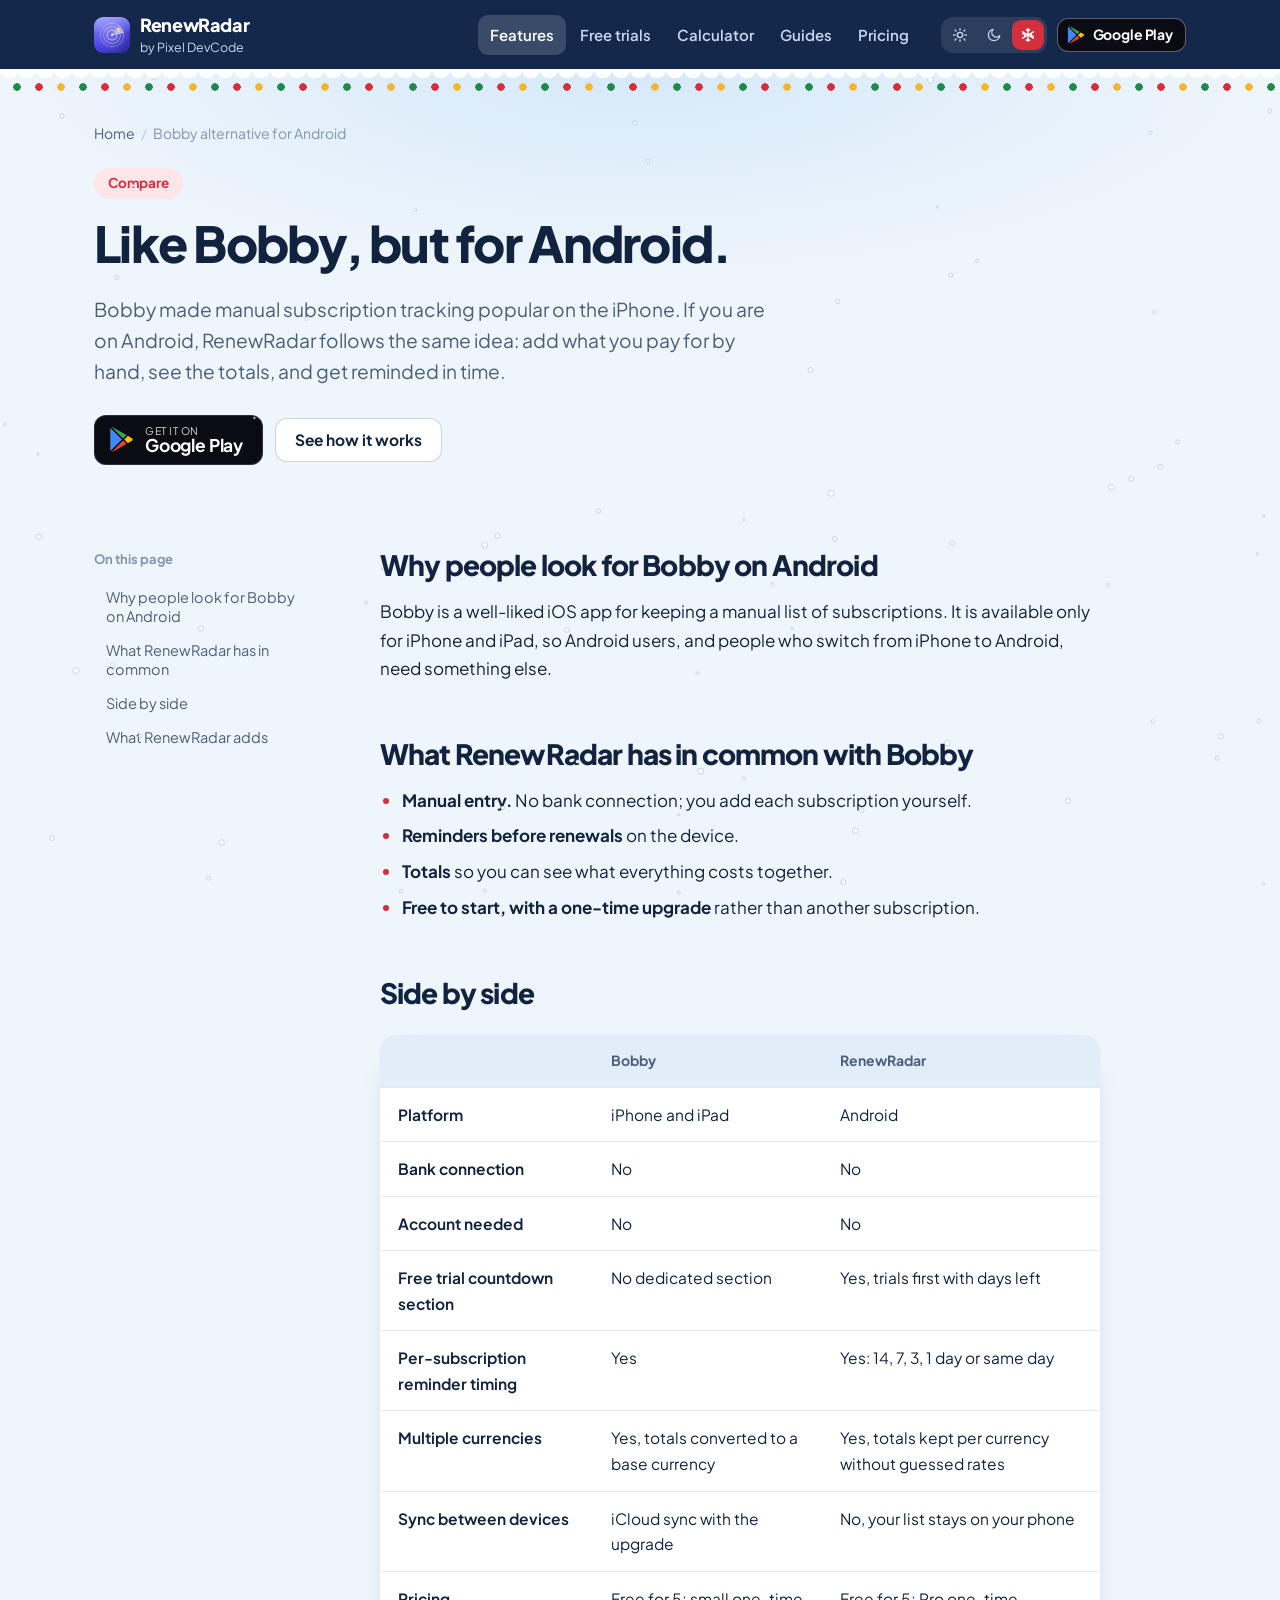
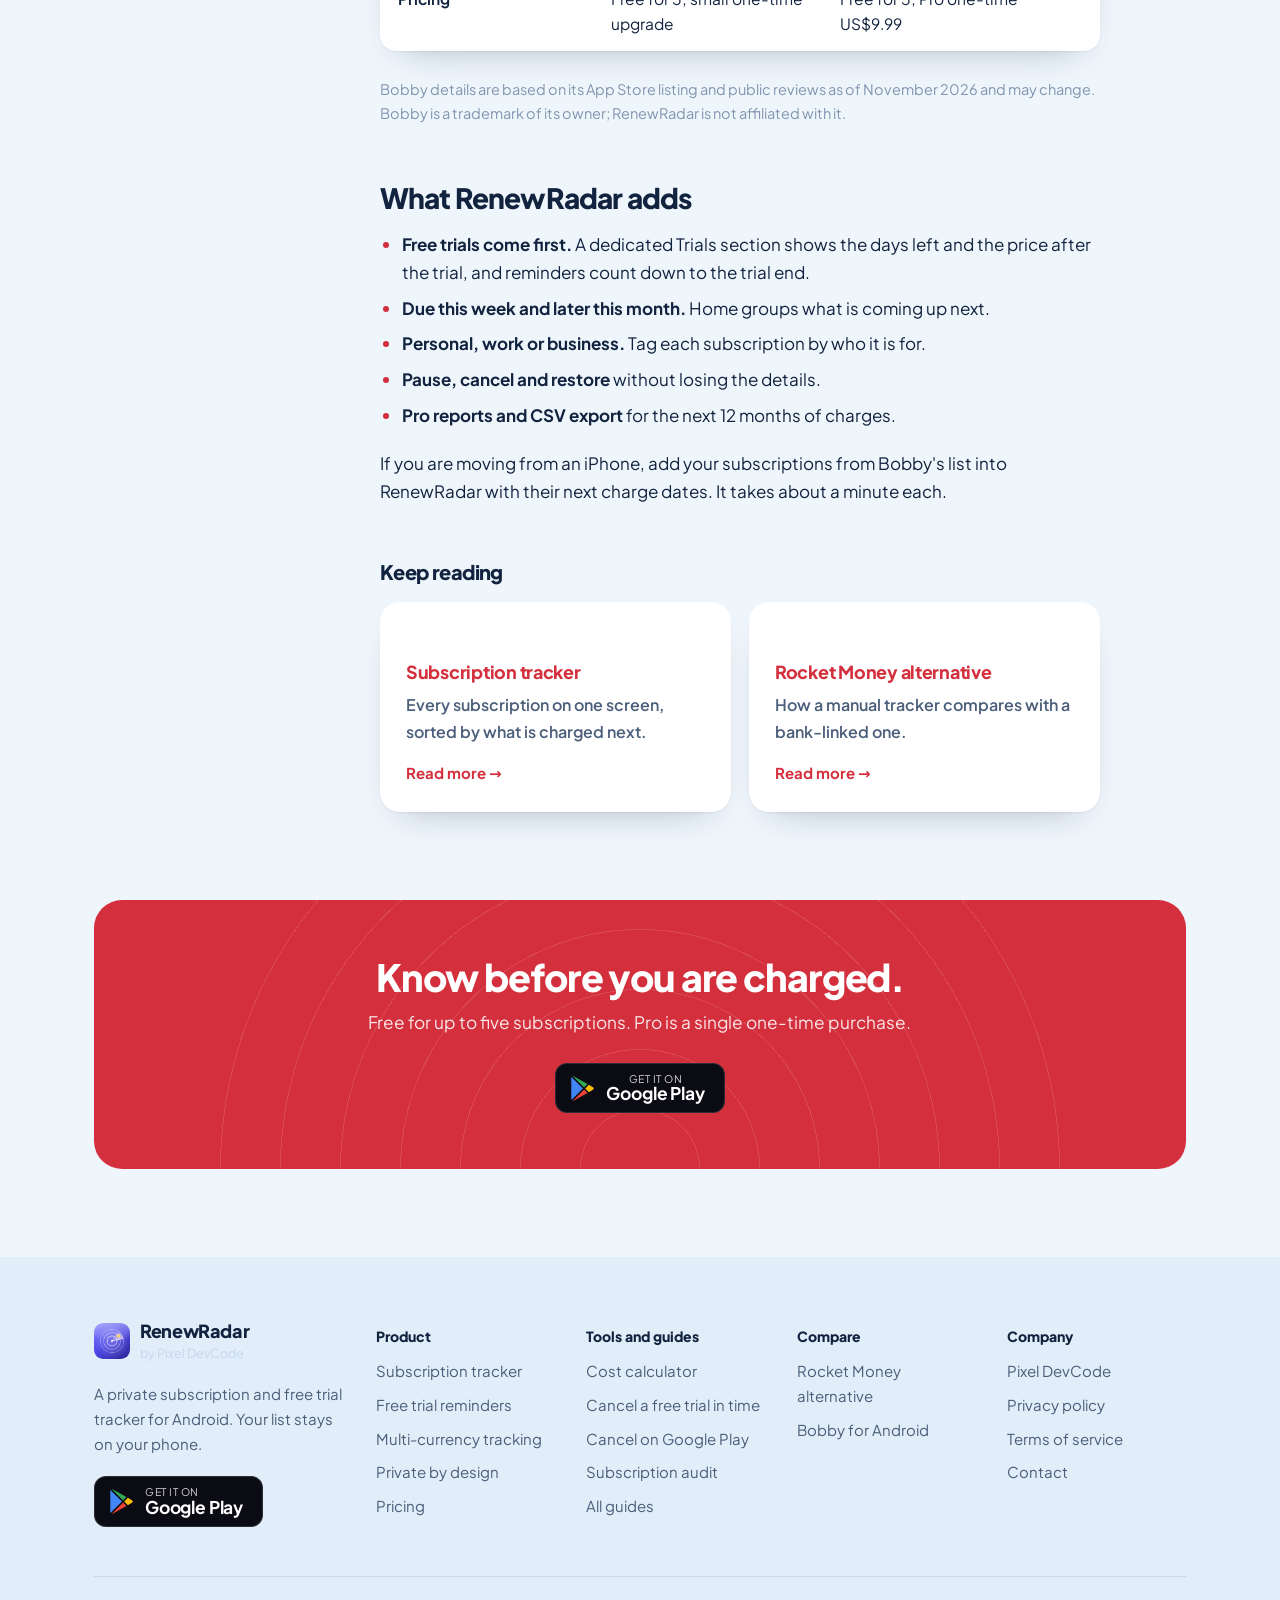
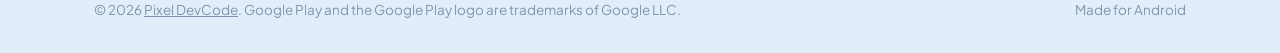
==== commit 84931eb9: "Rework the site design: Plus Jakarta Sans, centered hero, winter wonderland mode Simpler app-like la" ====
--- a/bobby-alternative-android/index.html
+++ b/bobby-alternative-android/index.html
@@ -6,8 +6,7 @@
   <title>Bobby Alternative for Android: Manual Subscription Tracker | RenewRadar</title>
   <meta name="description" content="Bobby is a popular manual subscription tracker for iPhone. RenewRadar brings the same simple, private approach to Android, with free trial countdowns and multi-currency support.">
   <link rel="canonical" href="https://renewradar.pixeldevcode.com/bobby-alternative-android/">
-  <meta name="theme-color" content="#f6f4ee" media="(prefers-color-scheme: light)">
-  <meta name="theme-color" content="#0c0b1d" media="(prefers-color-scheme: dark)">
+  <meta name="theme-color" content="#13284b">
   <meta property="og:type" content="website">
   <meta property="og:site_name" content="RenewRadar">
   <meta property="og:locale" content="en_US">
@@ -24,10 +23,9 @@
   <meta name="twitter:image" content="https://renewradar.pixeldevcode.com/og-banner.png">
   <link rel="icon" href="/assets/img/icon.png">
   <link rel="apple-touch-icon" href="/assets/img/icon.png">
-  <link rel="preload" href="/assets/fonts/unbounded.woff2" as="font" type="font/woff2" crossorigin>
-  <link rel="preload" href="/assets/fonts/instrument-sans.woff2" as="font" type="font/woff2" crossorigin>
-  <script>document.documentElement.className="js";try{var t=localStorage.getItem("rr-theme");if(t==="light"||t==="dark"||t==="festive")document.documentElement.setAttribute("data-theme",t)}catch(e){}</script>
-  <link rel="stylesheet" href="/assets/site.css?v=cd66c3f4">
+  <link rel="preload" href="/assets/fonts/plus-jakarta-sans.woff2" as="font" type="font/woff2" crossorigin>
+  <script>document.documentElement.className="js";try{var t=localStorage.getItem("rr-theme");}catch(e){}if(t!=="light"&&t!=="dark"&&t!=="festive")t="festive";if(t)document.documentElement.setAttribute("data-theme",t)</script>
+  <link rel="stylesheet" href="/assets/site.css?v=9774f467">
   <script type="application/ld+json">{"@context":"https://schema.org","@type":"BreadcrumbList","itemListElement":[{"@type":"ListItem","position":1,"name":"Home","item":"https://renewradar.pixeldevcode.com/"},{"@type":"ListItem","position":2,"name":"Bobby alternative for Android","item":"https://renewradar.pixeldevcode.com/bobby-alternative-android/"}]}</script>
 </head>
 <body>
@@ -109,7 +107,7 @@
     </div>
     <div class="foot-base"><span>&copy; 2026 <a href="https://pixeldevcode.com">Pixel DevCode</a>. Google Play and the Google Play logo are trademarks of Google LLC.</span><span>Made for Android</span></div>
   </div></footer>
-  <script src="/assets/site.js?v=897763dd" defer></script>
+  <script src="/assets/site.js?v=c0725a96" defer></script>
 
 </body>
 </html>
--- a/assets/site.css
+++ b/assets/site.css
@@ -1,125 +1,144 @@
 /* RenewRadar site. Three modes: light (default), dark, festive. */
 
 @font-face {
-  font-family: 'Unbounded';
-  src: url('fonts/unbounded.woff2') format('woff2');
-  font-weight: 200 900;
+  font-family: 'Plus Jakarta Sans';
+  src: url('fonts/plus-jakarta-sans.woff2') format('woff2');
+  font-weight: 200 800;
   font-display: swap;
 }
 
 @font-face {
-  font-family: 'Instrument Sans';
-  src: url('fonts/instrument-sans.woff2') format('woff2');
-  font-weight: 400 700;
-  font-stretch: 75% 100%;
-  font-display: swap;
-}
-
-@font-face {
-  font-family: 'Instrument Sans';
-  src: url('fonts/instrument-sans-italic.woff2') format('woff2');
-  font-weight: 400 700;
+  font-family: 'Plus Jakarta Sans';
+  src: url('fonts/plus-jakarta-sans-italic.woff2') format('woff2');
+  font-weight: 200 800;
   font-style: italic;
   font-display: swap;
 }
 
 :root {
   color-scheme: light;
-  --bg: #f6f4ee;
-  --bg-2: #eeebe2;
+  --bg: #f7f7fb;
+  --bg-2: #eeeef7;
   --surface: #ffffff;
   --ink: #15133a;
-  --ink-2: #565478;
-  --ink-3: #8a88a6;
-  --line: rgba(21, 19, 58, 0.11);
-  --line-2: rgba(21, 19, 58, 0.2);
+  --ink-2: #5b5a78;
+  --ink-3: #8b8aa5;
+  --line: rgba(21, 19, 58, 0.09);
+  --line-2: rgba(21, 19, 58, 0.18);
   --brand: #4f46e5;
   --brand-2: #3730a3;
-  --brand-soft: #e9e7ff;
+  --brand-soft: #ecebff;
   --on-brand: #ffffff;
   --blip: #f2a516;
-  --blip-soft: #fff1d3;
-  --ok: #157a3a;
-  --scope: #1a1749;
-  --scope-ink: #e9e7ff;
-  --scope-line: rgba(233, 231, 255, 0.16);
-  --shadow: 0 1px 2px rgba(21, 19, 58, 0.06), 0 18px 40px -28px rgba(21, 19, 58, 0.45);
-
-  --display: 'Unbounded', 'Segoe UI', system-ui, sans-serif;
-  --text: 'Instrument Sans', 'Segoe UI', system-ui, sans-serif;
-  --r: 18px;
-  --wrap: 1180px;
+  --blip-soft: #fff3da;
+  --ok: #15803d;
+  --glow: #e6e3ff;
+  --ring: rgba(79, 70, 229, 0.12);
+  --shadow: 0 1px 2px rgba(21, 19, 58, 0.05), 0 14px 34px -24px rgba(21, 19, 58, 0.35);
+  --head-bg: rgba(255, 255, 255, 0.9);
+  --head-ink: #15133a;
+  --head-ink-2: #5b5a78;
+  --head-hover: #f1f0fa;
+  --head-active: #ecebff;
+  --head-active-ink: #4f46e5;
+  --head-line: rgba(21, 19, 58, 0.08);
+  --head-shadow: 0 10px 30px -24px rgba(21, 19, 58, 0.35);
+  --font: 'Plus Jakarta Sans', 'Segoe UI', system-ui, sans-serif;
+  --r: 20px;
+  --wrap: 1140px;
 }
 
 @media (prefers-color-scheme: dark) {
   :root:not([data-theme]) {
     color-scheme: dark;
-    --bg: #0c0b1d;
-    --bg-2: #121130;
-    --surface: #17163a;
+    --bg: #0d0c20;
+    --bg-2: #141331;
+    --surface: #1a1940;
     --ink: #f2f1ff;
-    --ink-2: #aeacd8;
-    --ink-3: #7e7ca8;
-    --line: rgba(242, 241, 255, 0.1);
-    --line-2: rgba(242, 241, 255, 0.22);
+    --ink-2: #b1afd8;
+    --ink-3: #807ea9;
+    --line: rgba(242, 241, 255, 0.09);
+    --line-2: rgba(242, 241, 255, 0.2);
     --brand: #8e88ff;
     --brand-2: #c7c4ff;
-    --brand-soft: #24225c;
+    --brand-soft: #26245e;
     --on-brand: #100e3a;
     --blip: #f6b73c;
     --blip-soft: #3a2c12;
     --ok: #57c47e;
-    --scope: #12113a;
-    --scope-ink: #e9e7ff;
-    --scope-line: rgba(233, 231, 255, 0.14);
-    --shadow: 0 1px 2px rgba(0, 0, 0, 0.3), 0 22px 44px -26px rgba(0, 0, 0, 0.8);
+    --glow: #23206a;
+    --ring: rgba(142, 136, 255, 0.14);
+    --shadow: 0 1px 2px rgba(0, 0, 0, 0.3), 0 18px 40px -26px rgba(0, 0, 0, 0.8);
+    --head-bg: rgba(15, 13, 40, 0.82);
+    --head-ink: #f2f1ff;
+    --head-ink-2: #b1afd8;
+    --head-hover: rgba(142, 136, 255, 0.1);
+    --head-active: rgba(142, 136, 255, 0.18);
+    --head-active-ink: #c7c4ff;
+    --head-line: rgba(142, 136, 255, 0.22);
+    --head-shadow: 0 12px 40px -24px rgba(79, 70, 229, 0.6);
   }
 }
 
 :root[data-theme='dark'] {
   color-scheme: dark;
-  --bg: #0c0b1d;
-  --bg-2: #121130;
-  --surface: #17163a;
+  --bg: #0d0c20;
+  --bg-2: #141331;
+  --surface: #1a1940;
   --ink: #f2f1ff;
-  --ink-2: #aeacd8;
-  --ink-3: #7e7ca8;
-  --line: rgba(242, 241, 255, 0.1);
-  --line-2: rgba(242, 241, 255, 0.22);
+  --ink-2: #b1afd8;
+  --ink-3: #807ea9;
+  --line: rgba(242, 241, 255, 0.09);
+  --line-2: rgba(242, 241, 255, 0.2);
   --brand: #8e88ff;
   --brand-2: #c7c4ff;
-  --brand-soft: #24225c;
+  --brand-soft: #26245e;
   --on-brand: #100e3a;
   --blip: #f6b73c;
   --blip-soft: #3a2c12;
   --ok: #57c47e;
-  --scope: #12113a;
-  --scope-ink: #e9e7ff;
-  --scope-line: rgba(233, 231, 255, 0.14);
-  --shadow: 0 1px 2px rgba(0, 0, 0, 0.3), 0 22px 44px -26px rgba(0, 0, 0, 0.8);
-}
-
+  --glow: #23206a;
+  --ring: rgba(142, 136, 255, 0.14);
+  --shadow: 0 1px 2px rgba(0, 0, 0, 0.3), 0 18px 40px -26px rgba(0, 0, 0, 0.8);
+  --head-bg: rgba(15, 13, 40, 0.82);
+  --head-ink: #f2f1ff;
+  --head-ink-2: #b1afd8;
+  --head-hover: rgba(142, 136, 255, 0.1);
+  --head-active: rgba(142, 136, 255, 0.18);
+  --head-active-ink: #c7c4ff;
+  --head-line: rgba(142, 136, 255, 0.22);
+  --head-shadow: 0 12px 40px -24px rgba(79, 70, 229, 0.6);
+}
+
+/* Winter wonderland: icy light page, night sky hero, Santa red accents. */
 :root[data-theme='festive'] {
-  color-scheme: dark;
-  --bg: #0d211b;
-  --bg-2: #112a22;
-  --surface: #16352b;
-  --ink: #fbf5e8;
-  --ink-2: #c8d8cb;
-  --ink-3: #8fa99a;
-  --line: rgba(251, 245, 232, 0.11);
-  --line-2: rgba(251, 245, 232, 0.24);
-  --brand: #e5484d;
-  --brand-2: #ffb4b0;
-  --brand-soft: #3b2125;
+  color-scheme: light;
+  --bg: #eef5fb;
+  --bg-2: #e1edf8;
+  --surface: #ffffff;
+  --ink: #12233f;
+  --ink-2: #4b5e7a;
+  --ink-3: #8195b0;
+  --line: rgba(18, 35, 63, 0.1);
+  --line-2: rgba(18, 35, 63, 0.2);
+  --brand: #d42f3c;
+  --brand-2: #9c1e28;
+  --brand-soft: #fde6e8;
   --on-brand: #ffffff;
-  --blip: #eec25b;
-  --blip-soft: #3a3018;
-  --ok: #7fd49a;
-  --scope: #0a1914;
-  --scope-ink: #fbf5e8;
-  --scope-line: rgba(238, 194, 91, 0.2);
-  --shadow: 0 1px 2px rgba(0, 0, 0, 0.3), 0 22px 44px -26px rgba(0, 0, 0, 0.85);
+  --blip: #f2b632;
+  --blip-soft: #fff4d6;
+  --ok: #1f8a4c;
+  --glow: #d6e9fa;
+  --ring: rgba(18, 35, 63, 0.08);
+  --shadow: 0 1px 2px rgba(18, 35, 63, 0.06), 0 16px 36px -24px rgba(18, 35, 63, 0.4);
+  --head-bg: #13284b;
+  --head-ink: #ffffff;
+  --head-ink-2: #c6d6ee;
+  --head-hover: rgba(255, 255, 255, 0.1);
+  --head-active: rgba(255, 255, 255, 0.16);
+  --head-active-ink: #ffffff;
+  --head-line: transparent;
+  --head-shadow: none;
 }
 
 *,
@@ -130,20 +149,19 @@
 
 html {
   -webkit-text-size-adjust: 100%;
-  scroll-padding-top: 96px;
+  scroll-padding-top: 90px;
 }
 
 body {
   margin: 0;
   background: var(--bg);
   color: var(--ink);
-  font-family: var(--text);
-  font-size: 17.5px;
-  line-height: 1.6;
-  font-feature-settings: 'tnum' 0;
+  font-family: var(--font);
+  font-size: 17px;
+  line-height: 1.65;
   -webkit-font-smoothing: antialiased;
   overflow-x: hidden;
-  transition: background-color 0.35s ease, color 0.35s ease;
+  transition: background-color 0.3s ease, color 0.3s ease;
 }
 
 img,
@@ -167,28 +185,27 @@
 h1,
 h2,
 h3 {
-  font-family: var(--display);
-  font-weight: 600;
-  letter-spacing: -0.02em;
+  font-weight: 800;
+  letter-spacing: -0.03em;
   line-height: 1.12;
   margin: 0 0 0.5em;
   text-wrap: balance;
 }
 
 h1 {
-  font-size: clamp(2.2rem, 5.4vw, 4.1rem);
-  font-weight: 700;
+  font-size: clamp(2.3rem, 5vw, 3.9rem);
   letter-spacing: -0.035em;
-  line-height: 1.04;
+  line-height: 1.06;
 }
 
 h2 {
-  font-size: clamp(1.6rem, 3.2vw, 2.45rem);
+  font-size: clamp(1.65rem, 3vw, 2.35rem);
 }
 
 h3 {
-  font-size: 1.08rem;
-  letter-spacing: -0.01em;
+  font-size: 1.12rem;
+  font-weight: 750;
+  letter-spacing: -0.015em;
   line-height: 1.3;
 }
 
@@ -214,7 +231,7 @@
   border-radius: 10px;
   background: var(--brand);
   color: var(--on-brand);
-  font-weight: 600;
+  font-weight: 700;
   text-decoration: none;
 }
 
@@ -226,50 +243,27 @@
   font-variant-numeric: tabular-nums;
 }
 
-/* Label used for kickers, readouts and small captions. */
 .tag {
-  display: inline-flex;
-  align-items: center;
-  gap: 10px;
+  display: inline-block;
   margin: 0 0 18px;
-  font-size: 12.5px;
-  font-weight: 650;
-  letter-spacing: 0.16em;
-  text-transform: uppercase;
+  padding: 6px 14px;
+  border-radius: 99px;
+  background: var(--brand-soft);
+  color: var(--brand);
+  font-size: 13.5px;
+  font-weight: 700;
+  line-height: 1.4;
+}
+
+.lede {
+  font-size: clamp(1.08rem, 1.5vw, 1.2rem);
+  line-height: 1.6;
   color: var(--ink-2);
-}
-
-.tag::before {
-  content: '';
-  width: 8px;
-  height: 8px;
-  border-radius: 50%;
-  background: var(--blip);
-  box-shadow: 0 0 0 4px color-mix(in srgb, var(--blip) 22%, transparent);
-}
-
-.lede {
-  font-size: clamp(1.1rem, 1.6vw, 1.28rem);
-  line-height: 1.55;
-  color: var(--ink-2);
-  max-width: 34em;
+  max-width: 36em;
 }
 
 .mark {
-  position: relative;
-  white-space: nowrap;
   color: var(--brand);
-}
-
-.mark::after {
-  content: '';
-  position: absolute;
-  left: 0;
-  right: 0;
-  bottom: 0.02em;
-  height: 0.1em;
-  border-radius: 99px;
-  background: var(--blip);
 }
 
 /* Header */
@@ -278,69 +272,74 @@
   position: sticky;
   top: 0;
   z-index: 40;
-  background: color-mix(in srgb, var(--bg) 84%, transparent);
+  background: var(--head-bg);
+  color: var(--head-ink);
   backdrop-filter: saturate(160%) blur(14px);
   -webkit-backdrop-filter: saturate(160%) blur(14px);
-  border-bottom: 1px solid var(--line);
+  box-shadow: inset 0 -1px 0 var(--head-line), var(--head-shadow);
 }
 
 .bar {
   display: flex;
   align-items: center;
   gap: 20px;
-  height: 72px;
+  height: 70px;
 }
 
 .lockup {
   display: inline-flex;
   align-items: center;
-  gap: 11px;
+  gap: 10px;
   text-decoration: none;
   flex: none;
 }
 
 .lockup img {
-  width: 38px;
-  height: 38px;
-  border-radius: 10px;
+  width: 36px;
+  height: 36px;
+  border-radius: 9px;
 }
 
 .lockup b {
   display: block;
-  font-family: var(--display);
-  font-size: 17px;
-  font-weight: 650;
+  font-size: 18px;
+  font-weight: 800;
   letter-spacing: -0.02em;
   line-height: 1.1;
 }
 
 .lockup small {
   display: block;
+  margin-top: 4px;
   font-size: 12.5px;
-  color: var(--ink-2);
+  color: var(--head-ink-2);
   line-height: 1.3;
 }
 
 .nav {
   display: flex;
-  gap: 4px;
+  gap: 2px;
   margin-left: auto;
 }
 
 .nav a {
   padding: 8px 12px;
   border-radius: 10px;
-  font-size: 15.5px;
-  font-weight: 550;
-  color: var(--ink-2);
+  font-size: 15px;
+  font-weight: 600;
+  color: var(--head-ink-2);
   text-decoration: none;
   transition: color 0.2s ease, background-color 0.2s ease;
 }
 
-.nav a:hover,
-.nav a[aria-current='page'] {
-  color: var(--ink);
-  background: var(--bg-2);
+.nav a:hover {
+  color: var(--head-ink);
+  background: var(--head-hover);
+}
+
+.nav a[aria-current="page"] {
+  color: var(--head-active-ink);
+  background: var(--head-active);
 }
 
 .bar-end {
@@ -353,9 +352,8 @@
   display: inline-flex;
   padding: 3px;
   gap: 2px;
-  border: 1px solid var(--line);
   border-radius: 12px;
-  background: var(--surface);
+  background: var(--head-hover);
 }
 
 .modes button {
@@ -367,13 +365,13 @@
   border: 0;
   border-radius: 9px;
   background: transparent;
-  color: var(--ink-2);
+  color: var(--head-ink-2);
   cursor: pointer;
   transition: background-color 0.2s ease, color 0.2s ease;
 }
 
 .modes button:hover {
-  color: var(--ink);
+  color: var(--head-ink);
 }
 
 .modes button[aria-pressed='true'] {
@@ -396,10 +394,10 @@
   width: 42px;
   height: 42px;
   padding: 0;
-  border: 1px solid var(--line);
+  border: 0;
   border-radius: 12px;
-  background: var(--surface);
-  color: var(--ink);
+  background: var(--head-hover);
+  color: var(--head-ink);
   cursor: pointer;
 }
 
@@ -432,12 +430,12 @@
   align-items: center;
   gap: 10px;
   padding: 13px 20px;
-  border-radius: 14px;
-  border: 1.5px solid transparent;
-  font: 600 16px/1.2 var(--text);
+  border-radius: 12px;
+  border: 0;
+  font: 700 15.5px/1.2 var(--font);
   text-decoration: none;
   cursor: pointer;
-  transition: transform 0.2s ease, background-color 0.2s ease, border-color 0.2s ease, box-shadow 0.2s ease;
+  transition: transform 0.2s ease, background-color 0.2s ease, box-shadow 0.2s ease;
 }
 
 .btn:hover {
@@ -447,46 +445,39 @@
 .btn-primary {
   background: var(--brand);
   color: var(--on-brand);
-  box-shadow: 0 10px 24px -14px var(--brand);
 }
 
 .btn-ghost {
-  border-color: var(--line-2);
+  background: var(--surface);
   color: var(--ink);
-}
-
-.btn-ghost:hover {
-  border-color: var(--ink);
+  box-shadow: inset 0 0 0 1px var(--line-2);
 }
 
 .btn-sm {
-  padding: 9px 14px;
-  border-radius: 12px;
+  padding: 10px 15px;
   font-size: 14.5px;
 }
 
-/* Google Play button, styled like a store badge. */
 .play {
   display: inline-flex;
   align-items: center;
-  gap: 12px;
+  gap: 11px;
   padding: 10px 20px 10px 15px;
-  border-radius: 14px;
+  border-radius: 12px;
   background: #0b0b14;
   color: #ffffff;
   text-decoration: none;
-  border: 1.5px solid rgba(255, 255, 255, 0.16);
+  box-shadow: inset 0 0 0 1px rgba(255, 255, 255, 0.14);
   transition: transform 0.2s ease, box-shadow 0.2s ease;
 }
 
 .play:hover {
   transform: translateY(-1px);
-  box-shadow: 0 16px 30px -18px rgba(11, 11, 20, 0.9);
 }
 
 .play svg {
-  width: 26px;
-  height: 26px;
+  width: 25px;
+  height: 25px;
   flex: none;
 }
 
@@ -497,20 +488,20 @@
 }
 
 .play small {
-  font-size: 11px;
-  letter-spacing: 0.04em;
+  font-size: 10.5px;
+  letter-spacing: 0.05em;
   text-transform: uppercase;
   opacity: 0.82;
 }
 
 .play b {
-  font-size: 18px;
-  font-weight: 600;
+  font-size: 17.5px;
+  font-weight: 700;
   letter-spacing: -0.01em;
 }
 
 .play-sm {
-  padding: 7px 13px 7px 10px;
+  padding: 8px 13px 8px 10px;
   border-radius: 11px;
   gap: 8px;
 }
@@ -524,362 +515,130 @@
   font-size: 14px;
 }
 
-/* Hero */
+/* Home hero: centered, phone rising from below */
 
 .hero {
   position: relative;
-  padding: 64px 0 84px;
+  padding: 64px 0 0;
+  text-align: center;
   overflow: hidden;
-}
-
-.hero-grid {
-  display: grid;
-  grid-template-columns: minmax(0, 1.05fr) minmax(0, 0.95fr);
-  gap: 48px;
-  align-items: center;
+  background: radial-gradient(1100px 540px at 50% 100%, var(--glow) 0, transparent 70%);
 }
 
 .hero h1 {
-  margin-bottom: 22px;
+  max-width: 13em;
+  margin: 0 auto 18px;
+}
+
+.hero .lede {
+  margin: 0 auto;
 }
 
 .hero-cta {
   display: flex;
   flex-wrap: wrap;
   align-items: center;
-  gap: 14px;
-  margin-top: 30px;
+  gap: 12px;
+  margin-top: 28px;
+}
+
+.hero .hero-cta {
+  justify-content: center;
 }
 
 .facts {
   display: flex;
   flex-wrap: wrap;
+  justify-content: center;
   gap: 8px 22px;
-  margin: 26px 0 0;
+  margin: 22px 0 0;
   padding: 0;
   list-style: none;
-  font-size: 15px;
+  font-size: 14.5px;
+  font-weight: 600;
   color: var(--ink-2);
 }
 
 .facts li {
   display: inline-flex;
   align-items: center;
-  gap: 8px;
+  gap: 7px;
 }
 
 .facts svg {
-  width: 17px;
-  height: 17px;
+  width: 16px;
+  height: 16px;
   fill: none;
   stroke: var(--ok);
-  stroke-width: 2.4;
+  stroke-width: 2.6;
   stroke-linecap: round;
   stroke-linejoin: round;
 }
 
-/* The radar scope with a live sweep, behind the phone. */
-.stage {
+.rise-phone {
   position: relative;
-  aspect-ratio: 1;
-  max-width: 560px;
-  margin-left: auto;
-  width: 100%;
-}
-
-.scope {
-  position: absolute;
-  inset: 0;
-  border-radius: 50%;
-  background: radial-gradient(circle at 50% 50%, color-mix(in srgb, var(--scope) 88%, var(--brand)) 0%, var(--scope) 70%);
-  box-shadow: inset 0 0 0 1px var(--scope-line), var(--shadow);
-  overflow: hidden;
-}
-
-.scope::before {
-  content: '';
-  position: absolute;
-  inset: 0;
-  border-radius: 50%;
-  background:
-    repeating-radial-gradient(circle at 50% 50%, transparent 0 calc(12.5% - 1px), var(--scope-line) calc(12.5% - 1px) 12.5%),
-    linear-gradient(var(--scope-line), var(--scope-line)) 50% 0 / 1px 100% no-repeat,
-    linear-gradient(var(--scope-line), var(--scope-line)) 0 50% / 100% 1px no-repeat;
-}
-
-.sweep {
-  position: absolute;
-  inset: 0;
-  border-radius: 50%;
-  background: conic-gradient(from 0deg, transparent 0deg 300deg, color-mix(in srgb, var(--brand-2) 10%, transparent) 330deg, color-mix(in srgb, var(--brand-2) 45%, transparent) 359deg, transparent 360deg);
-  animation: sweep 6s linear infinite;
-}
-
-.sweep::after {
+  width: min(330px, 76%);
+  margin: 52px auto 0;
+}
+
+.rise-phone::before {
   content: '';
   position: absolute;
   left: 50%;
-  top: 0;
-  width: 2px;
-  height: 50%;
-  margin-left: -1px;
-  background: linear-gradient(to top, var(--scope-ink), transparent);
-  opacity: 0.8;
-}
-
-@keyframes sweep {
-  to {
-    transform: rotate(360deg);
-  }
-}
-
-.blip {
-  position: absolute;
-  left: var(--x);
-  top: var(--y);
-  width: 12px;
-  height: 12px;
-  margin: -6px 0 0 -6px;
+  top: 44%;
+  width: 820px;
+  height: 820px;
+  margin: -410px 0 0 -410px;
   border-radius: 50%;
-  background: var(--blip);
-  box-shadow: 0 0 0 0 color-mix(in srgb, var(--blip) 60%, transparent);
-  animation: ping 6s ease-out infinite;
-  animation-delay: var(--d);
-}
-
-.blip.dim {
-  background: var(--scope-ink);
-  opacity: 0.55;
-  animation: none;
-}
-
-@keyframes ping {
-  0% {
-    box-shadow: 0 0 0 0 color-mix(in srgb, var(--blip) 70%, transparent);
-  }
-  18% {
-    box-shadow: 0 0 0 16px transparent;
-  }
-  100% {
-    box-shadow: 0 0 0 16px transparent;
-  }
-}
-
-.phone {
-  position: absolute;
-  left: 50%;
-  top: 50%;
-  width: 46%;
-  aspect-ratio: 922 / 1840;
-  transform: translate(-50%, -50%) rotate(-4deg);
-  border-radius: 34px;
-  padding: 9px;
+  background: repeating-radial-gradient(circle, transparent 0 74px, var(--ring) 74px 75px);
+  pointer-events: none;
+}
+
+.rise-phone .frame {
+  position: relative;
+  padding: 10px 10px 0;
+  border-radius: 38px 38px 0 0;
   background: #0b0b14;
-  box-shadow: 0 40px 70px -30px rgba(0, 0, 0, 0.7), 0 0 0 1px rgba(255, 255, 255, 0.08);
-}
-
-.phone .screen {
+  box-shadow: 0 -10px 60px -20px rgba(79, 70, 229, 0.35);
+}
+
+.rise-phone .frame > div {
+  border-radius: 29px 29px 0 0;
+  overflow: hidden;
+  aspect-ratio: 922 / 1060;
+  background: #f5f6fb;
+}
+
+.rise-phone img {
   width: 100%;
-  height: 100%;
-  border-radius: 26px;
-  overflow: hidden;
-  background: #f5f6fb;
-}
-
-.phone img {
-  width: 100%;
-  height: auto;
   margin-top: -10.6%;
 }
 
-.ping-card {
-  position: absolute;
-  display: flex;
-  gap: 12px;
-  align-items: flex-start;
-  width: min(300px, 62%);
-  padding: 14px 16px;
-  border-radius: 16px;
-  background: var(--surface);
-  color: var(--ink);
-  border: 1px solid var(--line);
-  box-shadow: var(--shadow);
-  font-size: 14px;
-  line-height: 1.4;
-}
-
-.ping-card img {
-  width: 34px;
-  height: 34px;
-  border-radius: 9px;
-  flex: none;
-}
-
-.ping-card b {
-  display: block;
-  font-size: 14.5px;
-}
-
-.ping-card small {
-  display: block;
-  color: var(--ink-3);
-  font-size: 12px;
-  margin-bottom: 2px;
-}
-
-.ping-a {
-  right: -4%;
-  top: 9%;
-  animation: float 7s ease-in-out infinite;
-}
-
-.ping-b {
-  left: -6%;
-  bottom: 11%;
-  animation: float 7s ease-in-out -3.5s infinite;
-}
-
-@keyframes float {
-  50% {
-    transform: translateY(-8px);
-  }
-}
-
 /* Sections */
 
 .section {
-  padding: 96px 0;
+  padding: 88px 0;
 }
 
 .section-alt {
   background: var(--bg-2);
-  border-block: 1px solid var(--line);
 }
 
 .section-head {
-  max-width: 720px;
-  margin-bottom: 48px;
-}
-
-.section-head p {
+  max-width: 700px;
+  margin: 0 auto 44px;
+  text-align: center;
+}
+
+.section-head p:not(.tag) {
   color: var(--ink-2);
   font-size: 1.1rem;
 }
 
-.steps {
-  display: grid;
-  grid-template-columns: repeat(3, minmax(0, 1fr));
-  gap: 0;
-  margin: 0;
-  padding: 0;
-  list-style: none;
-  border-top: 1px solid var(--line-2);
-  counter-reset: step;
-}
-
-.steps li {
-  position: relative;
-  padding: 30px 28px 6px 0;
-  counter-increment: step;
-}
-
-.steps li + li {
-  padding-left: 28px;
-  border-left: 1px solid var(--line);
-}
-
-.steps li::before {
-  content: '0' counter(step);
-  display: block;
-  margin-bottom: 18px;
-  font-family: var(--display);
-  font-size: 15px;
-  font-weight: 600;
-  color: var(--brand);
-}
-
-.steps p {
-  color: var(--ink-2);
-  margin: 0;
-}
-
-.split {
-  display: grid;
-  grid-template-columns: minmax(0, 1fr) minmax(0, 1fr);
-  gap: 64px;
-  align-items: center;
-}
-
-.split + .split {
-  margin-top: 110px;
-}
-
-.split.flip .shot {
-  order: -1;
-}
-
-.shot {
-  position: relative;
-  display: grid;
-  place-items: center;
-  padding: 48px 0;
-  border-radius: 28px;
-  background:
-    radial-gradient(circle at 50% 50%, transparent 0 22%, var(--line) 22% calc(22% + 1px), transparent calc(22% + 1px) 38%, var(--line) 38% calc(38% + 1px), transparent calc(38% + 1px)),
-    var(--surface);
-  border: 1px solid var(--line);
-  overflow: hidden;
-}
-
-.shot .device {
-  width: min(280px, 64%);
-  padding: 8px;
-  border-radius: 30px;
-  background: #0b0b14;
-  box-shadow: 0 34px 60px -32px rgba(0, 0, 0, 0.7);
-}
-
-.shot .device > div {
-  border-radius: 23px;
-  overflow: hidden;
-  aspect-ratio: 9 / 17.5;
-  background: #f5f6fb;
-}
-
-.shot .device img {
-  width: 100%;
-  margin-top: -10.6%;
-}
-
-.ticks {
-  margin: 26px 0 0;
-  padding: 0;
-  list-style: none;
-}
-
-.ticks li {
-  position: relative;
-  padding: 12px 0 12px 34px;
-  border-top: 1px solid var(--line);
-}
-
-.ticks li::before {
-  content: '';
-  position: absolute;
-  left: 2px;
-  top: 17px;
-  width: 18px;
-  height: 18px;
-  border-radius: 50%;
-  border: 2px solid var(--brand);
-  background: radial-gradient(circle, var(--brand) 0 3px, transparent 3.5px);
-}
-
-.ticks b {
-  font-weight: 650;
-}
-
-/* Cards grid for "not doing" list and explore links. */
+.section-head .lede {
+  margin: 0 auto;
+}
+
 .grid-3 {
   display: grid;
   grid-template-columns: repeat(3, minmax(0, 1fr));
@@ -897,7 +656,7 @@
   padding: 26px;
   border-radius: var(--r);
   background: var(--surface);
-  border: 1px solid var(--line);
+  box-shadow: var(--shadow);
 }
 
 .card p {
@@ -907,18 +666,20 @@
 }
 
 .card h3 {
-  margin-bottom: 8px;
-}
-
-.card .ic {
+  margin: 16px 0 6px;
+}
+
+.card .ic,
+.card .dot {
   display: grid;
   place-items: center;
   width: 42px;
   height: 42px;
-  margin-bottom: 18px;
   border-radius: 12px;
   background: var(--brand-soft);
   color: var(--brand);
+  font-weight: 800;
+  font-size: 17px;
 }
 
 .card .ic svg {
@@ -934,90 +695,142 @@
 a.card {
   display: block;
   text-decoration: none;
-  transition: border-color 0.2s ease, transform 0.2s ease;
+  transition: transform 0.2s ease, box-shadow 0.2s ease;
 }
 
 a.card:hover {
-  border-color: var(--brand);
-  transform: translateY(-2px);
+  transform: translateY(-3px);
+  box-shadow: inset 0 0 0 1.5px var(--brand), var(--shadow);
 }
 
 a.card .go {
   display: inline-block;
   margin-top: 16px;
-  font-weight: 650;
+  font-weight: 700;
   font-size: 15px;
   color: var(--brand);
 }
 
-/* Privacy band */
-
-.band {
+.split {
+  display: grid;
+  grid-template-columns: minmax(0, 1fr) minmax(0, 1fr);
+  gap: 64px;
+  align-items: center;
+}
+
+.split + .split {
+  margin-top: 96px;
+}
+
+.split.flip .shot {
+  order: -1;
+}
+
+.shot {
+  display: grid;
+  place-items: center;
+  padding: 48px 0;
+  border-radius: 28px;
+  background: radial-gradient(420px 320px at 50% 40%, var(--glow), transparent 75%), var(--brand-soft);
+}
+
+.shot .device {
+  width: min(270px, 62%);
+  padding: 8px;
+  border-radius: 32px;
+  background: #0b0b14;
+  box-shadow: 0 34px 60px -32px rgba(21, 19, 58, 0.6);
+}
+
+.shot .device > div {
+  border-radius: 25px;
+  overflow: hidden;
+  aspect-ratio: 9 / 17.5;
+  background: #f5f6fb;
+}
+
+.shot .device img {
+  width: 100%;
+  margin-top: -10.6%;
+}
+
+.ticks {
+  margin: 24px 0 0;
+  padding: 0;
+  list-style: none;
+}
+
+.ticks li {
   position: relative;
-  padding: 96px 0;
-  background: var(--scope);
-  color: var(--scope-ink);
-  overflow: hidden;
-}
-
-.band::before {
+  padding: 9px 0 9px 34px;
+}
+
+.ticks li::before {
   content: '';
   position: absolute;
-  right: -260px;
-  top: 50%;
-  width: 760px;
-  height: 760px;
-  margin-top: -380px;
+  left: 0;
+  top: 12px;
+  width: 22px;
+  height: 22px;
   border-radius: 50%;
-  background: repeating-radial-gradient(circle, transparent 0 59px, var(--scope-line) 59px 60px);
-  pointer-events: none;
-}
-
-.band .tag {
-  color: color-mix(in srgb, var(--scope-ink) 72%, transparent);
-}
-
-.band h2 {
-  max-width: 16em;
-}
-
-.band .lede {
-  color: color-mix(in srgb, var(--scope-ink) 78%, transparent);
-}
-
-.nots {
-  position: relative;
+  background: var(--brand-soft)
+    url("data:image/svg+xml,%3Csvg xmlns='http://www.w3.org/2000/svg' viewBox='0 0 24 24' fill='none' stroke='%234f46e5' stroke-width='3' stroke-linecap='round' stroke-linejoin='round'%3E%3Cpath d='M6 12.5l4 4L18 8'/%3E%3C/svg%3E")
+    center / 14px no-repeat;
+}
+
+.ticks b {
+  font-weight: 700;
+}
+
+/* Privacy summary */
+
+.privacy {
   display: grid;
-  grid-template-columns: repeat(4, minmax(0, 1fr));
-  gap: 0;
-  margin: 48px 0 0;
+  grid-template-columns: minmax(0, 1fr) minmax(0, 1fr);
+  gap: 48px;
+  align-items: center;
+  padding: 48px;
+  border-radius: 28px;
+  background: var(--surface);
+  box-shadow: var(--shadow);
+}
+
+.privacy h2 {
+  margin-bottom: 14px;
+}
+
+.privacy p {
+  color: var(--ink-2);
+}
+
+.zeros {
+  display: grid;
+  grid-template-columns: repeat(2, minmax(0, 1fr));
+  gap: 14px;
+  margin: 0;
   padding: 0;
   list-style: none;
-  border-top: 1px solid var(--scope-line);
-}
-
-.nots li {
-  padding: 24px 22px 0 0;
-}
-
-.nots li + li {
-  padding-left: 22px;
-  border-left: 1px solid var(--scope-line);
-}
-
-.nots b {
+}
+
+.zeros li {
+  padding: 22px;
+  border-radius: 16px;
+  background: var(--bg-2);
+}
+
+.zeros b {
   display: block;
-  font-family: var(--display);
-  font-size: 2.2rem;
+  font-size: 2rem;
+  font-weight: 800;
+  line-height: 1;
+  color: var(--brand);
+  margin-bottom: 8px;
+}
+
+.zeros span {
+  font-size: 15px;
   font-weight: 600;
-  color: var(--blip);
-  line-height: 1;
-  margin-bottom: 12px;
-}
-
-.nots span {
-  font-size: 15.5px;
-  color: color-mix(in srgb, var(--scope-ink) 80%, transparent);
+  color: var(--ink-2);
 }
 
 /* Pricing */
@@ -1026,38 +839,36 @@
   display: grid;
   grid-template-columns: repeat(2, minmax(0, 1fr));
   gap: 20px;
-  max-width: 900px;
+  max-width: 860px;
+  margin: 0 auto;
 }
 
 .plan {
   padding: 32px;
-  border-radius: 22px;
+  border-radius: 24px;
   background: var(--surface);
-  border: 1px solid var(--line);
+  box-shadow: var(--shadow);
 }
 
 .plan-pro {
-  border: 2px solid var(--brand);
-  box-shadow: var(--shadow);
+  box-shadow: inset 0 0 0 2px var(--brand), var(--shadow);
 }
 
 .plan h3 {
+  margin: 0 0 4px;
   font-size: 1.3rem;
-  margin-bottom: 4px;
 }
 
 .price {
   margin: 14px 0 6px;
-  font-family: var(--display);
   font-size: 2.3rem;
-  font-weight: 650;
+  font-weight: 800;
   letter-spacing: -0.03em;
 }
 
 .price small {
-  font-family: var(--text);
   font-size: 15px;
-  font-weight: 500;
+  font-weight: 600;
   letter-spacing: 0;
   color: var(--ink-2);
 }
@@ -1071,22 +882,31 @@
   color: var(--ink-3);
 }
 
+.center {
+  text-align: center;
+  margin-left: auto;
+  margin-right: auto;
+}
+
 /* FAQ */
 
 .faq {
-  max-width: 860px;
-  border-top: 1px solid var(--line-2);
+  max-width: 820px;
+  margin: 0 auto;
 }
 
 .faq details {
-  border-bottom: 1px solid var(--line);
+  margin-bottom: 10px;
+  border-radius: 16px;
+  background: var(--surface);
+  box-shadow: var(--shadow);
 }
 
 .faq summary {
   position: relative;
-  padding: 22px 48px 22px 0;
-  font-weight: 650;
-  font-size: 1.08rem;
+  padding: 20px 56px 20px 24px;
+  font-weight: 700;
+  font-size: 1.05rem;
   cursor: pointer;
   list-style: none;
 }
@@ -1098,11 +918,11 @@
 .faq summary::after {
   content: '';
   position: absolute;
-  right: 6px;
+  right: 26px;
   top: 50%;
-  width: 12px;
-  height: 12px;
-  margin-top: -9px;
+  width: 10px;
+  height: 10px;
+  margin-top: -8px;
   border-right: 2px solid var(--ink-2);
   border-bottom: 2px solid var(--ink-2);
   transform: rotate(45deg);
@@ -1111,44 +931,45 @@
 
 .faq details[open] summary::after {
   transform: rotate(-135deg);
-  margin-top: -3px;
+  margin-top: -2px;
 }
 
 .faq details > div {
-  padding: 0 0 20px;
+  padding: 0 24px 22px;
   color: var(--ink-2);
-  max-width: 44em;
 }
 
 /* Closing call to action */
 
 .cta-band {
-  padding: 0 0 96px;
+  padding: 0 0 88px;
 }
 
 .cta-box {
   position: relative;
-  display: grid;
-  grid-template-columns: minmax(0, 1fr) auto;
-  gap: 32px;
-  align-items: center;
-  padding: 48px;
+  padding: 56px 32px;
   border-radius: 28px;
   background: var(--brand);
   color: var(--on-brand);
+  text-align: center;
   overflow: hidden;
 }
 
 .cta-box::before {
   content: '';
   position: absolute;
-  right: -120px;
-  top: -160px;
-  width: 460px;
-  height: 460px;
+  left: 50%;
+  top: 100%;
+  width: 900px;
+  height: 900px;
+  margin: -450px 0 0 -450px;
   border-radius: 50%;
-  background: repeating-radial-gradient(circle, transparent 0 39px, rgba(255, 255, 255, 0.14) 39px 40px);
+  background: repeating-radial-gradient(circle, transparent 0 59px, rgba(255, 255, 255, 0.12) 59px 60px);
   pointer-events: none;
+}
+
+.cta-box > * {
+  position: relative;
 }
 
 .cta-box h2 {
@@ -1156,27 +977,24 @@
 }
 
 .cta-box p {
-  margin: 0;
-  opacity: 0.86;
+  margin: 0 auto 26px;
+  opacity: 0.88;
   font-size: 1.08rem;
-}
-
-.cta-box .play {
-  position: relative;
+  max-width: 34em;
 }
 
 /* Inner pages */
 
 .page-hero {
-  padding: 56px 0 48px;
-  border-bottom: 1px solid var(--line);
+  padding: 52px 0 44px;
+  background: radial-gradient(900px 300px at 50% 0, var(--glow), transparent 70%);
 }
 
 .crumbs {
   display: flex;
   flex-wrap: wrap;
   gap: 6px;
-  margin: 0 0 26px;
+  margin: 0 0 22px;
   padding: 0;
   list-style: none;
   font-size: 14px;
@@ -1199,22 +1017,22 @@
 }
 
 .page-hero h1 {
-  font-size: clamp(2rem, 4.4vw, 3.3rem);
-  max-width: 17em;
+  font-size: clamp(2rem, 4.2vw, 3.1rem);
+  max-width: 18em;
 }
 
 .meta {
-  margin-top: 18px;
+  margin-top: 16px;
   font-size: 14.5px;
   color: var(--ink-3);
 }
 
 .article {
   display: grid;
-  grid-template-columns: 240px minmax(0, 1fr);
-  gap: 64px;
-  padding-top: 56px;
-  padding-bottom: 96px;
+  grid-template-columns: 230px minmax(0, 1fr);
+  gap: 56px;
+  padding-top: 40px;
+  padding-bottom: 88px;
 }
 
 .article.no-toc {
@@ -1223,17 +1041,15 @@
 
 .toc {
   position: sticky;
-  top: 100px;
+  top: 96px;
   align-self: start;
   font-size: 14.5px;
 }
 
 .toc p {
-  margin: 0 0 12px;
-  font-size: 12.5px;
-  font-weight: 650;
-  letter-spacing: 0.14em;
-  text-transform: uppercase;
+  margin: 0 0 10px;
+  font-size: 13px;
+  font-weight: 700;
   color: var(--ink-3);
 }
 
@@ -1241,14 +1057,12 @@
   margin: 0;
   padding: 0;
   list-style: none;
-  border-left: 1px solid var(--line-2);
 }
 
 .toc a {
   display: block;
-  padding: 7px 0 7px 16px;
-  margin-left: -1px;
-  border-left: 2px solid transparent;
+  padding: 7px 12px;
+  border-radius: 10px;
   color: var(--ink-2);
   text-decoration: none;
   line-height: 1.35;
@@ -1256,8 +1070,8 @@
 
 .toc a:hover,
 .toc a.on {
-  color: var(--ink);
-  border-left-color: var(--brand);
+  color: var(--brand);
+  background: var(--brand-soft);
 }
 
 .prose {
@@ -1265,21 +1079,17 @@
 }
 
 .prose h2 {
-  font-size: clamp(1.4rem, 2.4vw, 1.8rem);
-  margin: 2.2em 0 0.6em;
-}
-
-.prose h2:first-child {
+  font-size: clamp(1.4rem, 2.3vw, 1.75rem);
+  margin: 2em 0 0.6em;
+}
+
+.prose h2:first-child,
+.prose section:first-child h2 {
   margin-top: 0;
 }
 
 .prose h3 {
   margin: 1.8em 0 0.5em;
-}
-
-.prose p,
-.prose li {
-  color: color-mix(in srgb, var(--ink) 86%, var(--ink-2));
 }
 
 .prose ul,
@@ -1294,56 +1104,38 @@
 
 .prose li::marker {
   color: var(--brand);
-  font-weight: 650;
+  font-weight: 700;
 }
 
 .prose a {
   color: var(--brand);
+  font-weight: 600;
   text-decoration-thickness: 1px;
   text-underline-offset: 3px;
 }
 
 .prose strong {
-  font-weight: 650;
-  color: var(--ink);
+  font-weight: 700;
 }
 
 .note {
   margin: 1.6em 0;
   padding: 18px 22px;
-  border-radius: 14px;
-  border-left: 4px solid var(--blip);
+  border-radius: 16px;
   background: var(--blip-soft);
   color: var(--ink);
 }
 
 .note p:last-child {
   margin: 0;
-}
-
-.box {
-  margin: 1.8em 0;
-  padding: 24px 26px;
-  border-radius: var(--r);
-  border: 1px solid var(--line);
-  background: var(--surface);
-}
-
-.box h3 {
-  margin-top: 0;
-}
-
-.box p:last-child,
-.box ul:last-child {
-  margin-bottom: 0;
 }
 
 .table-wrap {
   margin: 1.6em 0;
   overflow-x: auto;
-  border: 1px solid var(--line);
-  border-radius: var(--r);
+  border-radius: 16px;
   background: var(--surface);
+  box-shadow: var(--shadow);
 }
 
 table {
@@ -1365,14 +1157,14 @@
 }
 
 th {
-  font-weight: 650;
+  font-weight: 700;
   font-size: 14px;
   color: var(--ink-2);
   background: var(--bg-2);
 }
 
 td:first-child {
-  font-weight: 600;
+  font-weight: 650;
 }
 
 .inline-shot {
@@ -1398,24 +1190,28 @@
 
 .related {
   margin-top: 56px;
-  padding-top: 32px;
-  border-top: 1px solid var(--line-2);
 }
 
 .related h2 {
   font-size: 1.25rem;
-  margin: 0 0 20px;
+  margin: 0 0 18px;
 }
 
 .legal .prose h2 {
   display: flex;
-  gap: 14px;
+  gap: 12px;
   align-items: baseline;
 }
 
 .legal .prose h2 .n {
-  font-size: 0.7em;
+  display: inline-grid;
+  place-items: center;
+  min-width: 30px;
+  height: 30px;
+  border-radius: 9px;
+  background: var(--brand-soft);
   color: var(--brand);
+  font-size: 15px;
 }
 
 /* Calculator */
@@ -1423,16 +1219,16 @@
 .calc {
   display: grid;
   grid-template-columns: minmax(0, 1.25fr) minmax(0, 0.75fr);
-  gap: 28px;
+  gap: 24px;
   align-items: start;
-  padding-top: 48px;
+  padding-top: 24px;
 }
 
 .calc-panel {
   padding: 28px;
   border-radius: 24px;
   background: var(--surface);
-  border: 1px solid var(--line);
+  box-shadow: var(--shadow);
 }
 
 .calc-panel h2 {
@@ -1451,9 +1247,7 @@
 .calc-head {
   margin-top: 22px;
   font-size: 13px;
-  font-weight: 650;
-  letter-spacing: 0.08em;
-  text-transform: uppercase;
+  font-weight: 700;
   color: var(--ink-3);
 }
 
@@ -1466,7 +1260,7 @@
   border: 1.5px solid var(--line-2);
   background: var(--bg);
   color: var(--ink);
-  font: 500 16px var(--text);
+  font: 600 16px var(--font);
   font-variant-numeric: tabular-nums;
 }
 
@@ -1521,36 +1315,35 @@
 .chip {
   padding: 7px 13px;
   border-radius: 99px;
-  border: 1px solid var(--line-2);
-  background: transparent;
-  color: var(--ink-2);
-  font: 550 14px var(--text);
+  border: 0;
+  background: var(--brand-soft);
+  color: var(--brand);
+  font: 650 14px var(--font);
   cursor: pointer;
 }
 
 .chip:hover {
-  border-color: var(--brand);
-  color: var(--brand);
+  background: var(--brand);
+  color: var(--on-brand);
 }
 
 .result {
   position: sticky;
-  top: 96px;
+  top: 90px;
   padding: 28px;
   border-radius: 24px;
-  background: var(--scope);
-  color: var(--scope-ink);
-  overflow: hidden;
+  background: var(--brand);
+  color: var(--on-brand);
 }
 
 .result .tag {
-  color: color-mix(in srgb, var(--scope-ink) 70%, transparent);
+  background: rgba(255, 255, 255, 0.16);
+  color: inherit;
 }
 
 .big {
-  font-family: var(--display);
-  font-size: clamp(2.2rem, 4vw, 3rem);
-  font-weight: 650;
+  font-size: clamp(2.3rem, 4vw, 3rem);
+  font-weight: 800;
   letter-spacing: -0.03em;
   line-height: 1;
   font-variant-numeric: tabular-nums;
@@ -1560,22 +1353,21 @@
   display: grid;
   grid-template-columns: 1fr 1fr;
   gap: 18px;
-  margin: 26px 0;
+  margin: 24px 0;
   padding-top: 22px;
-  border-top: 1px solid var(--scope-line);
+  border-top: 1px solid rgba(255, 255, 255, 0.22);
 }
 
 .result-grid b {
   display: block;
-  font-family: var(--display);
   font-size: 1.25rem;
-  font-weight: 600;
+  font-weight: 800;
   font-variant-numeric: tabular-nums;
 }
 
 .result-grid span {
   font-size: 13.5px;
-  color: color-mix(in srgb, var(--scope-ink) 70%, transparent);
+  opacity: 0.78;
 }
 
 .bars {
@@ -1599,7 +1391,7 @@
   height: 6px;
   margin-top: 6px;
   border-radius: 99px;
-  background: var(--scope-line);
+  background: rgba(255, 255, 255, 0.2);
 }
 
 .bars .fill {
@@ -1618,10 +1410,9 @@
 /* Footer */
 
 .foot {
-  padding: 72px 0 36px;
+  padding: 64px 0 32px;
   background: var(--bg-2);
-  border-top: 1px solid var(--line);
-  font-size: 15.5px;
+  font-size: 15px;
 }
 
 .foot-grid {
@@ -1631,19 +1422,17 @@
 }
 
 .foot-brand p {
-  margin: 18px 0 22px;
+  margin: 16px 0 20px;
   color: var(--ink-2);
   max-width: 22em;
 }
 
 .foot h2 {
   margin: 8px 0 14px;
-  font-family: var(--text);
-  font-size: 12.5px;
-  font-weight: 650;
-  letter-spacing: 0.14em;
-  text-transform: uppercase;
-  color: var(--ink-3);
+  font-size: 14px;
+  font-weight: 800;
+  letter-spacing: 0;
+  color: var(--ink);
 }
 
 .foot ul {
@@ -1670,22 +1459,23 @@
   flex-wrap: wrap;
   justify-content: space-between;
   gap: 12px;
-  margin-top: 56px;
-  padding-top: 24px;
+  margin-top: 48px;
+  padding-top: 22px;
   border-top: 1px solid var(--line);
   color: var(--ink-3);
-  font-size: 14px;
+  font-size: 13.5px;
 }
 
 .foot-base a {
   color: inherit;
 }
 
-/* Scroll reveal, only when JavaScript is running. */
+/* Motion */
+
 .js .reveal {
   opacity: 0;
-  transform: translateY(18px);
-  transition: opacity 0.7s ease, transform 0.7s ease;
+  transform: translateY(16px);
+  transition: opacity 0.6s ease, transform 0.6s ease;
 }
 
 .js .reveal.in {
@@ -1694,18 +1484,19 @@
 }
 
 .rise {
-  animation: rise 0.8s cubic-bezier(0.2, 0.7, 0.2, 1) both;
-  animation-delay: calc(var(--i, 0) * 90ms);
+  animation: rise 0.7s cubic-bezier(0.2, 0.7, 0.2, 1) both;
+  animation-delay: calc(var(--i, 0) * 80ms);
 }
 
 @keyframes rise {
   from {
     opacity: 0;
-    transform: translateY(16px);
-  }
-}
-
-/* Festive mode details: snow and string lights. */
+    transform: translateY(14px);
+  }
+}
+
+/* Festive mode: snow and string lights. */
+
 .snow {
   position: fixed;
   inset: 0;
@@ -1713,41 +1504,200 @@
   pointer-events: none;
 }
 
-:root[data-theme='festive'] .top::after {
+/* Header details per mode */
+
+.top::before,
+.top::after {
   content: '';
   position: absolute;
   left: 0;
   right: 0;
-  bottom: -5px;
+  pointer-events: none;
+}
+
+:root[data-theme='dark'] .top::before {
+  top: 0;
+  height: 2px;
+  background: linear-gradient(90deg, #4f46e5, #8e88ff 45%, #f6b73c);
+}
+
+@media (prefers-color-scheme: dark) {
+  :root:not([data-theme]) .top::before {
+    top: 0;
+    height: 2px;
+    background: linear-gradient(90deg, #4f46e5, #8e88ff 45%, #f6b73c);
+  }
+}
+
+/* Christmas: snow along the header edge with a row of lights under it. */
+:root[data-theme='festive'] .top::after {
+  bottom: -11px;
+  height: 12px;
+  background:
+    radial-gradient(circle at 9px 0, #ffffff 0 9px, transparent 9.5px) 0 0 / 18px 12px repeat-x,
+    radial-gradient(circle at 25px 0, #ffffff 0 6px, transparent 6.5px) 0 0 / 36px 12px repeat-x;
+}
+
+:root[data-theme='festive'] .top::before {
+  bottom: -22px;
   height: 10px;
   background:
-    radial-gradient(circle, #e5484d 0 3px, transparent 3.5px) 0 0 / 72px 10px repeat-x,
-    radial-gradient(circle, #eec25b 0 3px, transparent 3.5px) 24px 0 / 72px 10px repeat-x,
-    radial-gradient(circle, #7fd49a 0 3px, transparent 3.5px) 48px 0 / 72px 10px repeat-x;
+    radial-gradient(circle, #d42f3c 0 3.5px, transparent 4px) 6px 0 / 66px 10px repeat-x,
+    radial-gradient(circle, #f2b632 0 3.5px, transparent 4px) 28px 0 / 66px 10px repeat-x,
+    radial-gradient(circle, #1f8a4c 0 3.5px, transparent 4px) 50px 0 / 66px 10px repeat-x;
   animation: twinkle 2.4s steps(2) infinite;
-  pointer-events: none;
 }
 
 @keyframes twinkle {
   50% {
-    opacity: 0.55;
-  }
-}
-
-:root[data-theme='festive'] .blip:not(.dim) {
-  background: radial-gradient(circle at 35% 35%, #ffd98a, var(--blip) 60%);
-}
-
-:root[data-theme='festive'] .cta-box {
-  background: #b8333b;
-}
-
-.festive-only {
+    opacity: 0.5;
+  }
+}
+
+:root[data-theme='festive'] .play-sm {
+  box-shadow: inset 0 0 0 1px rgba(255, 255, 255, 0.35);
+}
+
+/* Hero label */
+
+.eyebrow {
+  display: inline-flex;
+  align-items: center;
+  gap: 10px;
+  max-width: 100%;
+  margin: 0 0 24px;
+  padding: 5px 14px 5px 5px;
+  border-radius: 99px;
+  background: var(--surface);
+  box-shadow: 0 0 0 1px var(--line), var(--shadow);
+  color: var(--ink);
+  font-size: 14px;
+  font-weight: 650;
+  line-height: 1.3;
+  text-decoration: none;
+  transition: transform 0.2s ease, box-shadow 0.2s ease;
+}
+
+.eyebrow:hover {
+  transform: translateY(-1px);
+  box-shadow: 0 0 0 1px var(--brand), var(--shadow);
+}
+
+.eyebrow .badge {
+  flex: none;
+  padding: 5px 11px;
+  border-radius: 99px;
+  background: var(--brand);
+  color: var(--on-brand);
+  font-size: 12.5px;
+  font-weight: 750;
+}
+
+.eyebrow svg {
+  flex: none;
+  width: 16px;
+  height: 16px;
+  fill: none;
+  stroke: var(--ink-3);
+  stroke-width: 2.2;
+  stroke-linecap: round;
+  stroke-linejoin: round;
+}
+
+/* Solid buttons in every mode */
+
+.hero .btn-primary {
+  box-shadow: 0 12px 26px -14px var(--brand);
+}
+
+:root[data-theme='dark'] .play {
+  background: #ffffff;
+  color: #0b0b14;
+  box-shadow: none;
+}
+
+@media (prefers-color-scheme: dark) {
+  :root:not([data-theme]) .play {
+    background: #ffffff;
+    color: #0b0b14;
+    box-shadow: none;
+  }
+}
+
+/* Winter wonderland hero */
+
+.winter {
   display: none;
 }
 
-:root[data-theme='festive'] .festive-only {
-  display: inline;
+:root[data-theme='festive'] .hero {
+  background:
+    radial-gradient(1.6px 1.6px at 8% 18%, #ffffff 50%, transparent 51%),
+    radial-gradient(1.2px 1.2px at 22% 42%, #ffffff 50%, transparent 51%),
+    radial-gradient(1.8px 1.8px at 36% 12%, #ffffff 50%, transparent 51%),
+    radial-gradient(1.2px 1.2px at 64% 26%, #ffffff 50%, transparent 51%),
+    radial-gradient(1.6px 1.6px at 78% 10%, #ffffff 50%, transparent 51%),
+    radial-gradient(1.2px 1.2px at 90% 36%, #ffffff 50%, transparent 51%),
+    radial-gradient(1.4px 1.4px at 52% 6%, #ffffff 50%, transparent 51%),
+    radial-gradient(600px 300px at 82% 8%, rgba(255, 244, 214, 0.18), transparent 70%),
+    linear-gradient(#0f1f3d, #24426f 62%, #3d6496);
+  color: #ffffff;
+}
+
+:root[data-theme='festive'] .hero .lede,
+:root[data-theme='festive'] .hero .facts {
+  color: #d5e2f4;
+}
+
+:root[data-theme='festive'] .hero .mark {
+  color: #f2b632;
+}
+
+:root[data-theme='festive'] .hero .facts svg {
+  stroke: #8fe3aa;
+}
+
+:root[data-theme='festive'] .hero .play {
+  box-shadow: inset 0 0 0 1px rgba(255, 255, 255, 0.4);
+}
+
+:root[data-theme='festive'] .rise-phone::before {
+  display: none;
+}
+
+:root[data-theme='festive'] .winter {
+  display: block;
+  position: absolute;
+  left: 50%;
+  bottom: 0;
+  z-index: 0;
+  width: max(1440px, 100%);
+  max-width: none;
+  height: auto;
+  transform: translateX(-50%);
+  pointer-events: none;
+}
+
+:root[data-theme='festive'] .hero > .wrap {
+  position: relative;
+  z-index: 1;
+}
+
+:root[data-theme='festive'] .rise-phone .frame {
+  box-shadow: 0 -10px 60px -18px rgba(255, 244, 214, 0.45);
+}
+
+@media (max-width: 900px) {
+  :root[data-theme='festive'] .winter {
+    width: 1100px;
+  }
+}
+
+@media (max-width: 640px) {
+  :root[data-theme='festive'] .winter {
+    width: 640px;
+    z-index: 2;
+  }
 }
 
 /* Responsive */
@@ -1759,16 +1709,6 @@
 
   .foot-brand {
     grid-column: 1 / -1;
-  }
-
-  .nots {
-    grid-template-columns: repeat(2, minmax(0, 1fr));
-    row-gap: 28px;
-  }
-
-  .nots li:nth-child(3) {
-    padding-left: 0;
-    border-left: 0;
   }
 }
 
@@ -1777,13 +1717,15 @@
     position: fixed;
     left: 0;
     right: 0;
-    top: 72px;
+    top: 70px;
     flex-direction: column;
     gap: 2px;
     margin: 0;
     padding: 14px 16px 22px;
-    background: var(--bg);
-    border-bottom: 1px solid var(--line);
+    background: var(--head-bg);
+    backdrop-filter: blur(18px);
+    -webkit-backdrop-filter: blur(18px);
+    border-bottom: 1px solid var(--head-line);
     box-shadow: var(--shadow);
     transform: translateY(-8px);
     opacity: 0;
@@ -1810,16 +1752,11 @@
     margin-left: auto;
   }
 
-  .hero-grid,
   .split,
   .calc,
-  .article {
+  .article,
+  .privacy {
     grid-template-columns: minmax(0, 1fr);
-  }
-
-  .stage {
-    margin: 12px auto 0;
-    max-width: 480px;
   }
 
   .split.flip .shot {
@@ -1830,6 +1767,11 @@
     gap: 36px;
   }
 
+  .privacy {
+    padding: 32px;
+    gap: 28px;
+  }
+
   .toc {
     display: none;
   }
@@ -1842,23 +1784,8 @@
     position: static;
   }
 
-  .steps {
+  .grid-3 {
     grid-template-columns: minmax(0, 1fr);
-  }
-
-  .steps li + li {
-    padding-left: 0;
-    border-left: 0;
-    border-top: 1px solid var(--line);
-  }
-
-  .grid-3 {
-    grid-template-columns: minmax(0, 1fr) minmax(0, 1fr);
-  }
-
-  .cta-box {
-    grid-template-columns: minmax(0, 1fr);
-    padding: 36px 28px;
   }
 }
 
@@ -1886,58 +1813,28 @@
   }
 
   .hero {
-    padding: 36px 0 56px;
-  }
-
-  .section,
-  .band {
+    padding-top: 40px;
+  }
+
+  .rise-phone {
+    margin-top: 40px;
+  }
+
+  .section {
     padding: 64px 0;
   }
 
-  .grid-3,
   .grid-2,
   .plans {
     grid-template-columns: minmax(0, 1fr);
   }
 
-  .nots {
-    grid-template-columns: minmax(0, 1fr);
-  }
-
-  .nots li,
-  .nots li + li {
-    padding: 20px 0 0;
-    border-left: 0;
-  }
-
-  .phone {
-    width: 50%;
-    border-radius: 26px;
-    padding: 7px;
-  }
-
-  .phone .screen {
-    border-radius: 20px;
-  }
-
-  .ping-card {
-    width: 66%;
-    padding: 10px 12px;
-    font-size: 12.5px;
-  }
-
-  .ping-card img {
-    width: 28px;
-    height: 28px;
-  }
-
-  .ping-a {
-    right: -2%;
-    top: 4%;
-  }
-
-  .ping-b {
-    display: none;
+  .privacy {
+    padding: 24px;
+  }
+
+  .zeros li {
+    padding: 16px;
   }
 
   .inline-shot {
@@ -1968,6 +1865,10 @@
 
   .cta-band {
     padding-bottom: 64px;
+  }
+
+  .cta-box {
+    padding: 40px 22px;
   }
 }
 
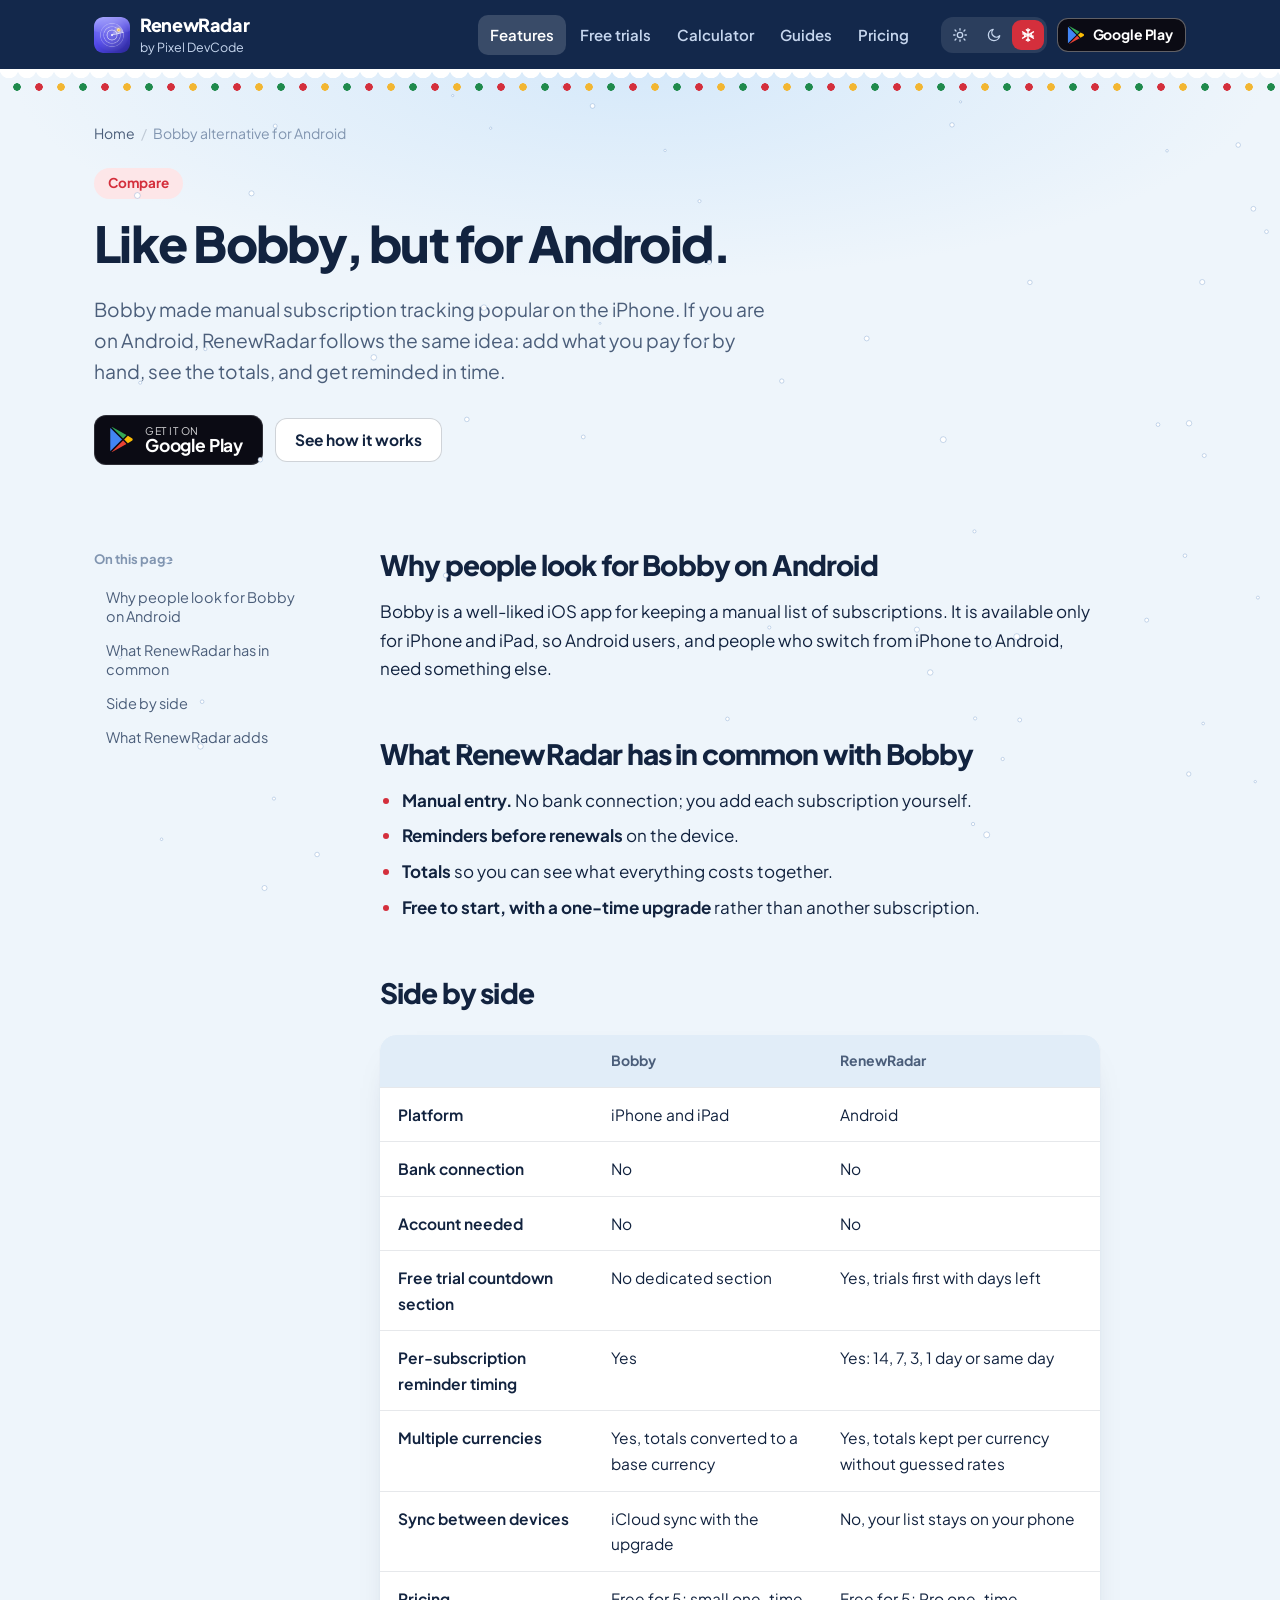
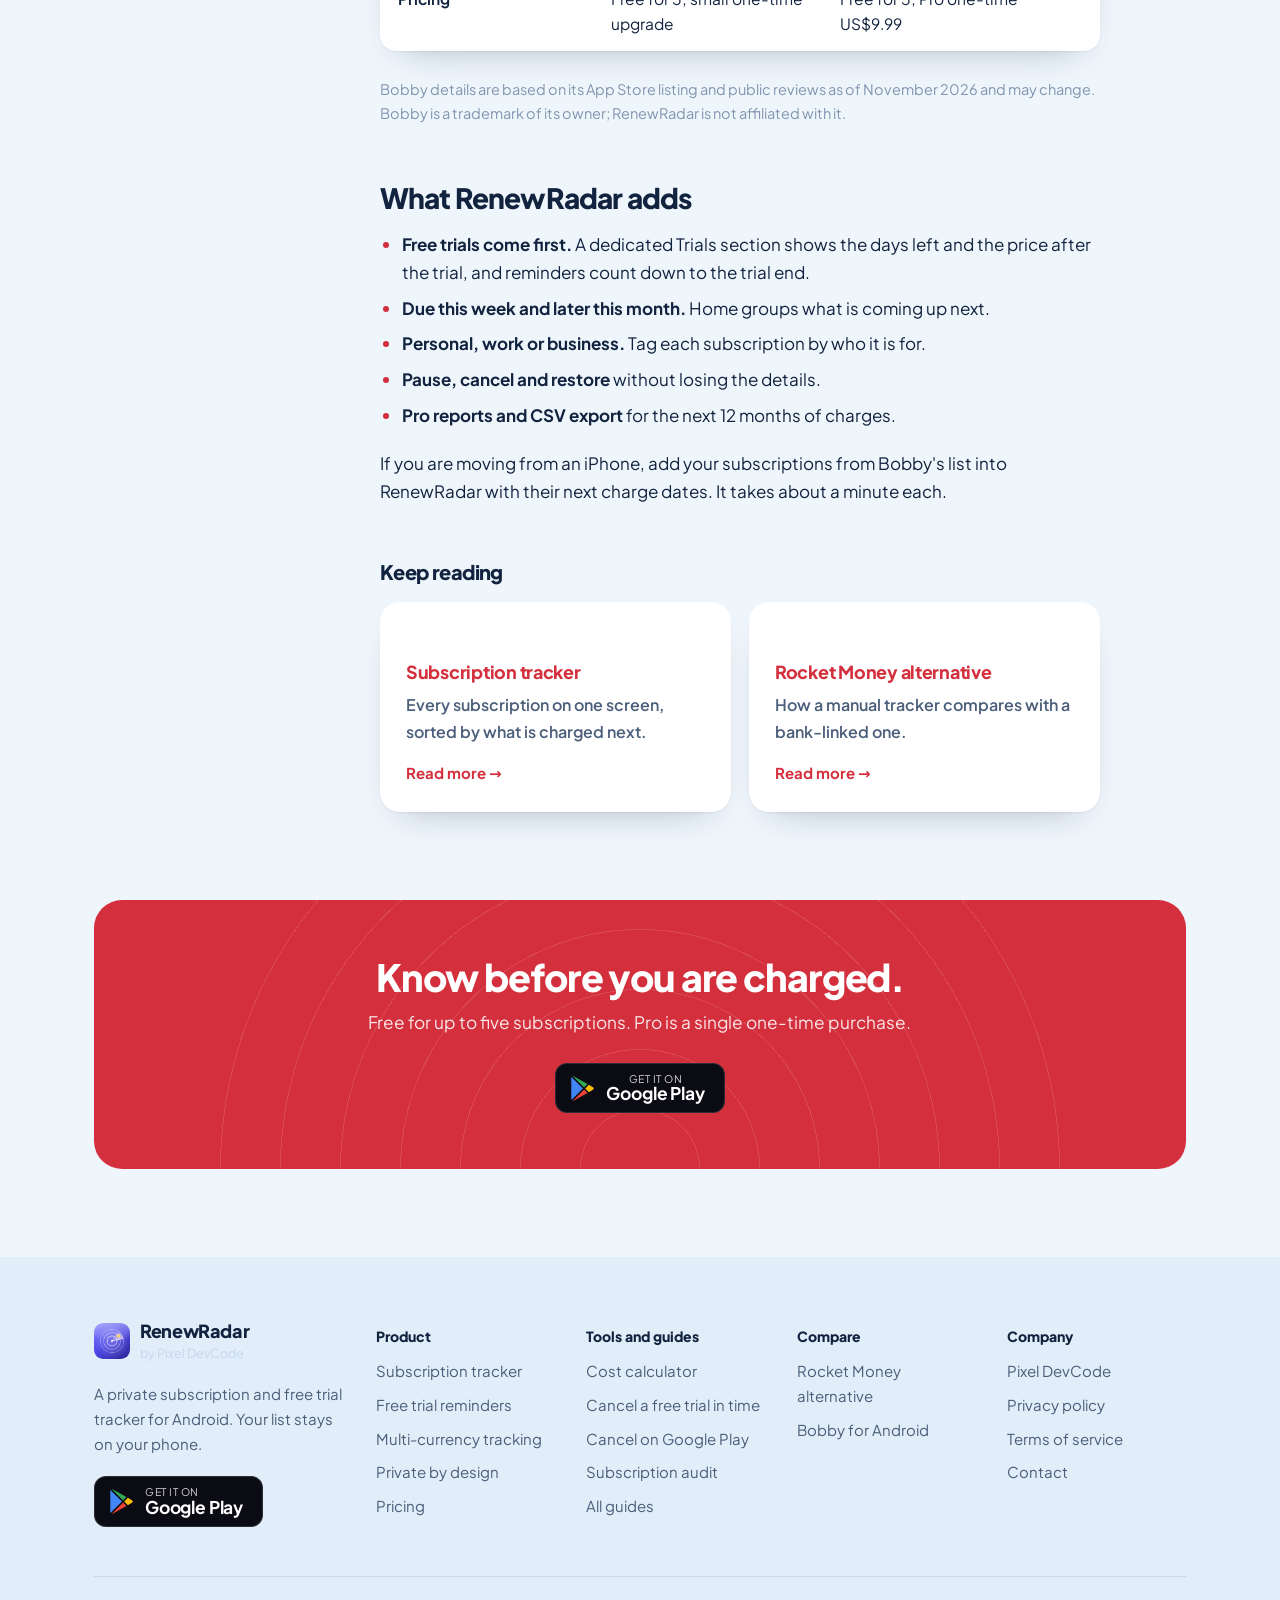
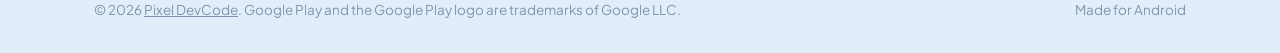
==== commit d115ed54: "Add Google Search Console verification tag Co-Authored-By: Claude Opus 5.5 <noreply@anthropic.com>" ====
--- a/bobby-alternative-android/index.html
+++ b/bobby-alternative-android/index.html
@@ -3,6 +3,7 @@
 <head>
   <meta charset="utf-8">
   <meta name="viewport" content="width=device-width, initial-scale=1">
+  <meta name="google-site-verification" content="j1CO1LTKK34j4kRKD7CKyY3hLCw61mzQaFAs1GppANA" />
   <title>Bobby Alternative for Android: Manual Subscription Tracker | RenewRadar</title>
   <meta name="description" content="Bobby is a popular manual subscription tracker for iPhone. RenewRadar brings the same simple, private approach to Android, with free trial countdowns and multi-currency support.">
   <link rel="canonical" href="https://renewradar.pixeldevcode.com/bobby-alternative-android/">
